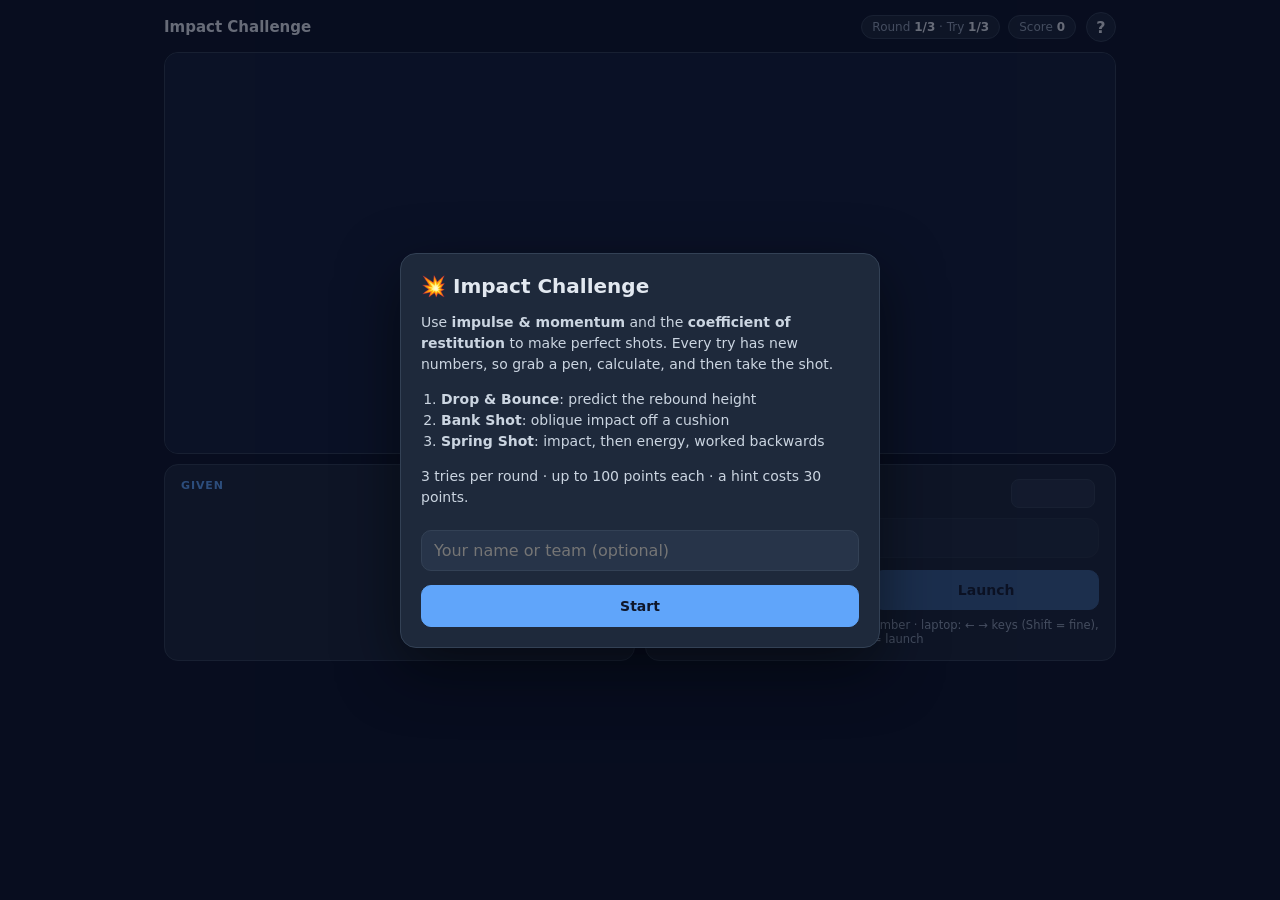
==== index.html @ 3d6702c3 "first version" ====
<!doctype html>
<html lang="en">
<head>
<meta charset="utf-8">
<meta name="viewport" content="width=device-width, initial-scale=1, maximum-scale=1, user-scalable=no">
<meta name="theme-color" content="#0f172a">
<title>Impact Challenge</title>
<style>
  :root{
    --bg:#0f172a; --card:#1e293b; --card2:#273449; --line:#334155;
    --text:#e2e8f0; --muted:#94a3b8; --blue:#60a5fa; --blue2:#93c5fd;
    --orange:#f59e0b; --orange2:#b45309; --green:#34d399; --red:#f87171;
  }
  *{box-sizing:border-box}
  html,body{margin:0;background:var(--bg);color:var(--text);
    font-family:system-ui,-apple-system,"Segoe UI",Roboto,sans-serif;-webkit-tap-highlight-color:transparent}
  .app{max-width:980px;margin:0 auto;padding:12px 14px 24px}
  header{display:flex;align-items:center;gap:10px;margin-bottom:10px}
  header h1{font-size:15px;margin:0;font-weight:700;flex:1}
  .hud{display:flex;gap:8px;font-size:12px;color:var(--muted)}
  .pill{background:var(--card);border:1px solid var(--line);border-radius:999px;padding:4px 10px}
  .pill b{color:var(--text)}
  .iconBtn{width:30px;height:30px;border-radius:50%;border:1px solid var(--line);background:var(--card);
    color:var(--text);font-weight:700;cursor:pointer}
  .card{background:var(--card);border:1px solid var(--line);border-radius:14px}
  .stage{overflow:hidden;line-height:0}
  canvas{display:block;width:100%}
  .row{display:grid;grid-template-columns:1fr 1fr;gap:10px;margin-top:10px}
  @media (max-width:680px){.row{grid-template-columns:1fr}}
  .given,.control{padding:14px 16px}
  .cardTitle{font-size:11px;letter-spacing:.08em;text-transform:uppercase;color:var(--blue);font-weight:700;margin-bottom:8px}
  .glist{display:grid;grid-template-columns:auto auto;gap:4px 14px;font-size:13.5px;justify-content:start}
  .glist span:nth-child(odd){color:var(--muted)}
  .glist span:nth-child(even){font-weight:700;font-variant-numeric:tabular-nums}
  .question{margin-top:10px;font-size:14px;line-height:1.4}
  .hintBox{margin-top:10px;font-size:13px;line-height:1.4;background:rgba(245,158,11,.1);
    border:1px solid rgba(245,158,11,.35);border-radius:10px;padding:8px 10px;color:#fcd34d}
  .ctlHead{display:flex;justify-content:space-between;align-items:center;margin-bottom:10px}
  .ctlHead label{font-weight:700;font-size:14px}
  .valWrap{display:flex;align-items:center;gap:4px;color:var(--orange);font-weight:800}
  .valWrap input{width:84px;background:var(--card2);border:1px solid var(--line);border-radius:8px;color:var(--orange);
    font:inherit;font-size:16px;text-align:right;padding:4px 8px;font-variant-numeric:tabular-nums}
  .valWrap input::-webkit-outer-spin-button,.valWrap input::-webkit-inner-spin-button{-webkit-appearance:none;margin:0}
  .valWrap input{-moz-appearance:textfield;appearance:textfield}
  .valWrap input:focus{outline:2px solid var(--orange);outline-offset:1px}
  .slider{position:relative;height:40px;border-radius:12px;background:var(--card2);border:1px solid var(--line);
    touch-action:none;cursor:pointer;user-select:none}
  .slider .fill{position:absolute;left:0;top:0;bottom:0;border-radius:11px 0 0 11px;
    background:linear-gradient(90deg,var(--orange2),var(--orange))}
  .slider .knob{position:absolute;top:50%;width:28px;height:28px;border-radius:50%;background:#fff;
    transform:translate(-50%,-50%);box-shadow:0 2px 8px rgba(0,0,0,.4)}
  .slider.disabled{opacity:.5;cursor:default}
  .ctlBtns{display:flex;gap:8px;margin-top:12px}
  button{font:inherit}
  .btn{border:1px solid var(--line);background:var(--card2);color:var(--text);border-radius:10px;
    padding:10px 14px;font-weight:700;cursor:pointer;font-size:14px}
  .btn:disabled{opacity:.45;cursor:default}
  .btn.step{width:44px;padding:10px 0;font-size:18px;line-height:1}
  .btn.primary{background:var(--blue);border-color:var(--blue);color:#0f172a;flex:1}
  .btn.hintB{color:#fcd34d}
  .small{font-size:11.5px;color:var(--muted);margin-top:8px;text-align:center}
  .overlay{position:fixed;inset:0;background:rgba(2,6,23,.55);display:none;align-items:center;justify-content:center;
    padding:16px;z-index:10}
  .overlay.show{display:flex}
  .modal{background:var(--card);border:1px solid var(--line);border-radius:16px;max-width:480px;width:100%;
    padding:20px;box-shadow:0 20px 60px rgba(0,0,0,.5);max-height:90vh;overflow:auto}
  .modal h2{margin:0 0 8px;font-size:20px}
  .modal .kicker{font-size:11px;letter-spacing:.08em;text-transform:uppercase;color:var(--blue);font-weight:700;margin-bottom:4px}
  .modal p,.modal li{font-size:14px;line-height:1.5;color:#cbd5e1}
  .modal ol,.modal ul{padding-left:20px;margin:6px 0}
  .modal .btn.primary{width:100%;margin-top:14px;padding:12px}
  .modal input.name{width:100%;margin-top:8px;background:var(--card2);border:1px solid var(--line);border-radius:10px;
    color:var(--text);padding:10px 12px;font:inherit}
  .muted{color:var(--muted)}
  .big{font-size:34px;font-weight:800;margin:4px 0}
  .good{color:var(--green)} .ok{color:var(--orange)} .bad{color:var(--red)}
  .cmp{display:grid;grid-template-columns:1fr 1fr 1fr;gap:8px;margin:10px 0}
  .cmp div{background:var(--card2);border-radius:10px;padding:8px;text-align:center}
  .cmp small{display:block;color:var(--muted);font-size:11px}
  .cmp b{font-size:16px;font-variant-numeric:tabular-nums}
  details{background:var(--card2);border-radius:10px;padding:8px 12px;margin-top:8px}
  summary{cursor:pointer;font-weight:700;font-size:14px;color:var(--blue2)}
  .math{font-size:13.5px;line-height:1.7;color:#cbd5e1;margin-top:6px}
  .math .trap{color:#fca5a5}
  table.sum{width:100%;border-collapse:collapse;font-size:14px;margin-top:8px}
  table.sum td{padding:6px 4px;border-bottom:1px solid var(--line)}
  table.sum td:last-child{text-align:right;font-weight:700}
</style>
</head>
<body>
<div class="app">
  <header>
    <h1>Impact Challenge</h1>
    <div class="hud">
      <span class="pill" id="hudRound">Round <b>–</b></span>
      <span class="pill">Score <b id="hudScore">0</b></span>
    </div>
    <button class="iconBtn" id="helpBtn" aria-label="Help">?</button>
  </header>

  <div class="card stage"><canvas id="cv"></canvas></div>

  <div class="row">
    <div class="card given">
      <div class="cardTitle" id="givenTitle">Given</div>
      <div class="glist" id="given"></div>
      <div class="question" id="question"></div>
      <div id="hintArea"></div>
    </div>
    <div class="card control">
      <div class="ctlHead">
        <label for="valInput" id="ctlLabel">Your answer</label>
        <span class="valWrap"><input id="valInput" type="number" inputmode="decimal"><span id="unit"></span></span>
      </div>
      <div class="slider" id="slider"><div class="fill"></div><div class="knob"></div></div>
      <div class="ctlBtns">
        <button class="btn step" id="minus" aria-label="Decrease">−</button>
        <button class="btn step" id="plus" aria-label="Increase">+</button>
        <button class="btn hintB" id="hintBtn">Hint −30</button>
        <button class="btn primary" id="goBtn">Launch</button>
      </div>
      <div class="small">Drag the slider, tap ± or type your number · laptop: ← → keys (Shift = fine), Enter = launch</div>
    </div>
  </div>
</div>

<div class="overlay" id="overlay"><div class="modal" id="modal"></div></div>

<script>
(() => {
const $ = id => document.getElementById(id);
const G = 9.81, ATTEMPTS = 3, HINT_COST = 30;
const cv = $('cv'), ctx = cv.getContext('2d');
let W = 600, H = 320;

/* ---------- helpers ---------- */
const rnd = (a, b) => a + Math.random() * (b - a);
const rr = (a, b, d) => +rnd(a, b).toFixed(d);
const rint = (a, b) => Math.floor(rnd(a, b + 1));
const f = (x, d = 2) => (+x).toFixed(d);
const clamp = (x, a, b) => Math.max(a, Math.min(b, x));
const DEG = Math.PI / 180;
function line(x1, y1, x2, y2) { ctx.beginPath(); ctx.moveTo(x1, y1); ctx.lineTo(x2, y2); ctx.stroke(); }
function circle(x, y, r, fill) { ctx.beginPath(); ctx.arc(x, y, r, 0, Math.PI * 2); ctx.fillStyle = fill; ctx.fill(); }
function label(t, x, y, color = '#94a3b8', align = 'left', size = 12, weight = 600) {
  ctx.fillStyle = color; ctx.textAlign = align; ctx.font = `${weight} ${size}px system-ui,sans-serif`; ctx.fillText(t, x, y);
}
function arrow(x1, y1, x2, y2, color, w = 3) {
  ctx.strokeStyle = color; ctx.fillStyle = color; ctx.lineWidth = w; line(x1, y1, x2, y2);
  const a = Math.atan2(y2 - y1, x2 - x1), s = 9;
  ctx.beginPath(); ctx.moveTo(x2, y2);
  ctx.lineTo(x2 - s * Math.cos(a - 0.45), y2 - s * Math.sin(a - 0.45));
  ctx.lineTo(x2 - s * Math.cos(a + 0.45), y2 - s * Math.sin(a + 0.45)); ctx.closePath(); ctx.fill();
}
function scoreFrom(err, tol, zero) { return err <= tol ? 100 : Math.round(100 * Math.max(0, 1 - (err - tol) / zero)); }

/* ---------- state ---------- */
const S = { round: 0, attempt: 0, scores: [[], [], []], phase: 'idle', p: null, value: 0,
  hint: false, anim: null, name: '', t: 0 };

/* =========================================================
   ROUND 1 — Drop & Bounce
   ========================================================= */
const drop = {
  title: 'Drop & Bounce', tag: 'Coefficient of restitution · direct impact',
  intro: 'A ball is dropped from rest onto a rigid floor. <b>Predict how high it bounces back.</b> Move the orange line to your prediction, then hit <b>Drop</b>.',
  go: 'Drop',
  gen(a) {
    const h = rr(1.2, 2.0, 2), e = rr(0.4, 0.9, 2), n = a === 2 ? 2 : 1;
    return { h, e, n, ans: +(h * Math.pow(e, 2 * n)).toFixed(4) };
  },
  given: p => [['Drop height h', f(p.h) + ' m'], ['Coefficient of restitution e', f(p.e)], ['Floor', 'rigid, fixed']],
  question: p => `How high does the ball rise after the <b>${p.n === 1 ? 'first' : 'second'}</b> bounce?`,
  hint: 'e relates <b>speeds</b>, not heights: e = v′/v. Use v = √(2gh) to go from height to speed and back.',
  slider: p => ({ min: 0, max: p.h, step: 0.01, dec: 2, unit: 'm', label: 'Predicted height', init: +(p.h / 2).toFixed(2) }),
  start(p) { S.anim = { y: p.h, vy: 0, b: 0, done: false, trail: [] }; },
  step(p, an, dt) {
    dt *= 0.85;
    const N = 20;
    for (let i = 0; i < N && !an.done; i++) {
      const h = dt / N;
      an.vy -= G * h; an.y += an.vy * h;
      if (an.y <= 0 && an.vy < 0) { an.y = 0; an.vy = -p.e * an.vy; an.b++; }
      if (an.b === p.n && an.vy <= 0 && an.y > 0) { an.y = p.ans; an.done = true; }
    }
    an.trail.push(an.y); if (an.trail.length > 60) an.trail.shift();
    return an.done;
  },
  draw(p, v, an) {
    const top = 22, bottom = H - 26, left = 62, maxH = 2.2, sy = (bottom - top) / maxH;
    const Y = y => bottom - y * sy, r = 11, bx = W * 0.56;
    ctx.fillStyle = '#334155'; ctx.fillRect(0, bottom, W, H - bottom);
    ctx.fillStyle = '#475569'; ctx.fillRect(0, bottom, W, 3);
    ctx.strokeStyle = '#475569'; ctx.lineWidth = 1;
    line(left, Y(0), left, Y(maxH));
    for (let i = 0; i <= 22; i++) {
      const y = Y(i / 10), major = i % 5 === 0;
      line(left - (major ? 10 : 5), y, left, y);
      if (major) label((i / 10).toFixed(1) + ' m', left - 14, y + 4, '#94a3b8', 'right', 11);
    }
    // drop height
    ctx.setLineDash([4, 5]); ctx.strokeStyle = '#64748b'; ctx.lineWidth = 1.5; line(left, Y(p.h), W - 16, Y(p.h)); ctx.setLineDash([]);
    label('h = ' + f(p.h) + ' m', W - 18, Y(p.h) - 6, '#94a3b8', 'right');
    // prediction
    ctx.strokeStyle = '#f59e0b'; ctx.lineWidth = 2.5; line(left, Y(v), W - 16, Y(v));
    label('your guess ' + f(v) + ' m', W - 18, Y(v) + 16, '#f59e0b', 'right', 12, 700);
    // actual
    if (an && an.done) {
      ctx.strokeStyle = '#34d399'; ctx.lineWidth = 2.5; line(left, Y(p.ans), W - 16, Y(p.ans));
      label('actual ' + f(p.ans, 3) + ' m', left + 8, Y(p.ans) - 6, '#34d399', 'left', 12, 700);
    }
    // trail
    if (an) an.trail.forEach((y, i) => circle(bx, Y(y) - r, r * 0.35, `rgba(147,197,253,${i / an.trail.length * 0.35})`));
    const by = an ? an.y : p.h;
    circle(bx, Y(by) - r, r, '#93c5fd'); circle(bx - 3, Y(by) - r - 3, 3.5, 'rgba(255,255,255,.7)');
  },
  result(p, v) {
    const err = Math.abs(v - p.ans), v1 = Math.sqrt(2 * G * p.h), v1p = p.e * v1, h1 = p.h * p.e * p.e;
    let m = `v (just before impact) = √(2gh) = √(2·9.81·${f(p.h)}) = <b>${f(v1)} m/s</b><br>
      v′ (just after) = e·v = ${f(p.e)}·${f(v1)} = <b>${f(v1p)} m/s</b><br>
      h₁ = v′²/(2g) = e²·h = <b>${f(h1, 3)} m</b>`;
    if (p.n === 2) m += `<br>Second bounce: h₂ = e²·h₁ = e⁴·h = <b>${f(p.ans, 3)} m</b>`;
    const trap = p.n === 1 ? p.e * p.h : p.e * p.e * p.h;
    m += `<br><span class="trap">Common trap: using ${p.n === 1 ? 'e·h' : 'e²·h'} = ${f(trap, 3)} m. e scales the speed, so the height scales with e².</span>`;
    return { score: scoreFrom(err, 0.02, 0.30), yours: f(v) + ' m', correct: f(p.ans, 3) + ' m', math: m };
  }
};

/* =========================================================
   ROUND 2 — Bank Shot (oblique impact)
   ========================================================= */
const TW = 2.0, TH = 1.0;
const bank = {
  title: 'Bank Shot', tag: 'Oblique impact · Examples 4 & 6',
  intro: 'Bank the ball <b>once off the top cushion</b> into the highlighted pocket. The cushion isn\'t perfectly elastic, so the ball does <b>not</b> leave at the same angle it came in. Set your aim angle θ, then <b>Shoot</b>.',
  go: 'Shoot',
  gen() {
    for (let k = 0; k < 500; k++) {
      const e = rr(0.5, 0.9, 2), d = rr(0.25, 0.6, 2), P = Math.random() < 0.5 ? 1.0 : 2.0, th = rnd(25, 62) * DEG;
      const D = +((d + TH / e) / Math.tan(th)).toFixed(2), x0 = +(P - D).toFixed(2);
      if (x0 < 0.12 || x0 > P - 0.15) continue;
      const ans = Math.atan((d + TH / e) / D) / DEG;
      return { e, d, P, D, x0, ans: +ans.toFixed(2) };
    }
    return { e: 0.6, d: 0.4, P: 2.0, D: 1.5, x0: 0.5, ans: +(Math.atan((0.4 + 1 / 0.6) / 1.5) / DEG).toFixed(2) };
  },
  given: p => [['Coefficient of restitution e', f(p.e)], ['Ball → top cushion, d', f(p.d) + ' m'],
    ['Table width (cushion → far rail)', f(TH) + ' m'], ['Ball → pocket (horizontal), D', f(p.D) + ' m']],
  question: () => 'At what angle θ (measured from the top cushion) should you shoot? Smooth table, neglect ball size.',
  hint: 'At the cushion, the velocity component <b>along</b> the cushion is unchanged; only the <b>normal</b> component is multiplied by e. So tan θ′ = e·tan θ.',
  slider: () => ({ min: 10, max: 80, step: 0.1, dec: 1, unit: '°', label: 'Aim angle θ', init: 45 }),
  geom() {
    const m = 34, s = Math.min((W - 2 * m) / TW, (H - 2 * m) / TH);
    return { s, ox: (W - TW * s) / 2, oy: (H - TH * s) / 2 };
  },
  landX(p, deg) { return p.x0 + (p.d + TH / p.e) / Math.tan(deg * DEG); },
  start(p, v) {
    const sp = 2.4;
    S.anim = { x: p.x0, y: p.d, vx: sp * Math.cos(v * DEG), vy: -sp * Math.sin(v * DEG), bounced: false, done: false, trail: [], sink: 0 };
  },
  step(p, an, dt) {
    if (an.done) return true;
    const N = 10;
    for (let i = 0; i < N; i++) {
      const h = dt / N;
      an.x += an.vx * h; an.y += an.vy * h;
      if (!an.bounced && an.y <= 0) { an.y = 0; an.vy = -p.e * an.vy; an.bounced = true; }
      if (an.y >= TH || an.x >= TW || an.x <= 0) {
        an.x = clamp(an.x, 0, TW); an.y = clamp(an.y, 0, TH); an.done = true; break;
      }
    }
    an.trail.push([an.x, an.y]); if (an.trail.length > 400) an.trail.shift();
    return an.done;
  },
  draw(p, v, an) {
    const { s, ox, oy } = this.geom(), X = x => ox + x * s, Y = y => oy + y * s, rail = Math.max(10, s * 0.06);
    ctx.fillStyle = '#5b3a1e'; roundRect(ox - rail, oy - rail, TW * s + 2 * rail, TH * s + 2 * rail, 12); ctx.fill();
    ctx.fillStyle = '#0e7490'; ctx.fillRect(ox, oy, TW * s, TH * s);
    ctx.fillStyle = 'rgba(255,255,255,.04)'; for (let i = 1; i < 8; i++) ctx.fillRect(X(i * TW / 8), oy, 1, TH * s);
    const pr = 0.05 * s;
    [[0, 0], [1, 0], [2, 0], [0, 1], [1, 1], [2, 1]].forEach(([x, y]) => circle(X(x), Y(y), pr, '#020617'));
    // target pocket
    const pulse = 0.5 + 0.5 * Math.sin(S.t * 5);
    ctx.strokeStyle = `rgba(245,158,11,${0.5 + 0.5 * pulse})`; ctx.lineWidth = 3;
    ctx.beginPath(); ctx.arc(X(p.P), Y(TH), pr + 5 + pulse * 3, 0, Math.PI * 2); ctx.stroke();
    label('TARGET', X(p.P) + (p.P === 2 ? -10 : 0), Y(TH) + rail + 14 > H - 2 ? Y(TH) - pr - 10 : Y(TH) + rail + 14, '#f59e0b', p.P === 2 ? 'right' : 'center', 11, 800);
    label('top cushion', X(TW / 2) + pr + 30, oy - rail / 2 + 4, '#fcd9b6', 'left', 10, 700);
    // dimensions
    ctx.setLineDash([3, 4]); ctx.strokeStyle = 'rgba(255,255,255,.35)'; ctx.lineWidth = 1;
    line(X(p.x0), Y(p.d), X(p.x0), Y(0));
    line(X(p.x0), Y(p.d), X(p.x0), Y(TH) - 14);
    line(X(p.x0), Y(TH) - 14, X(p.P), Y(TH) - 14);
    ctx.setLineDash([]);
    label('d = ' + f(p.d) + ' m', X(p.x0) - 6, Y(p.d / 2) + 4, '#e2e8f0', 'right', 11);
    label('D = ' + f(p.D) + ' m', (X(p.x0) + X(p.P)) / 2, Y(TH) - 20, '#e2e8f0', 'center', 11);
    // trail
    if (an) {
      ctx.strokeStyle = 'rgba(255,255,255,.55)'; ctx.lineWidth = 2; ctx.beginPath();
      ctx.moveTo(X(p.x0), Y(p.d)); an.trail.forEach(([x, y]) => ctx.lineTo(X(x), Y(y))); ctx.stroke();
    }
    // aim
    const bx = an ? an.x : p.x0, by = an ? an.y : p.d;
    if (!an) {
      const L = 0.45;
      ctx.setLineDash([6, 5]);
      arrow(X(p.x0), Y(p.d), X(p.x0 + L * Math.cos(v * DEG)), Y(p.d - L * Math.sin(v * DEG)), '#f59e0b', 2.5);
      ctx.setLineDash([]);
      ctx.strokeStyle = 'rgba(245,158,11,.4)'; ctx.lineWidth = 1; line(X(p.x0), Y(p.d), X(p.x0 + 0.25), Y(p.d));
      ctx.strokeStyle = '#f59e0b'; ctx.lineWidth = 1.5; ctx.beginPath(); ctx.arc(X(p.x0), Y(p.d), 0.14 * s, -v * DEG, 0); ctx.stroke();
      label('θ = ' + f(v, 1) + '°', X(p.x0 + 0.17), Y(p.d) - 5, '#f59e0b', 'left', 12, 800);
    }
    const br = Math.max(5, 0.025 * s) * (an && an.inPocket ? Math.max(0.2, 1 - an.sink) : 1);
    circle(X(bx), Y(by), br, '#f8fafc');
  },
  result(p, v) {
    const xl = this.landX(p, v), err = Math.abs(xl - p.P), tAns = Math.tan(p.ans * DEG);
    const thOut = Math.atan(p.e * tAns) / DEG;
    const mirror = Math.atan((p.d + TH) / p.D) / DEG, missM = Math.abs(this.landX(p, mirror) - p.P);
    const m = `Along the cushion: v<sub>t</sub>′ = v<sub>t</sub> (no friction)<br>
      Normal to cushion: v<sub>n</sub>′ = e·v<sub>n</sub> → tan θ′ = e·tan θ<br>
      Horizontal travel: D = d/tan θ + ${f(TH)}/(e·tan θ)<br>
      tan θ = (d + ${f(TH)}/e)/D = (${f(p.d)} + ${f(TH / p.e, 3)})/${f(p.D)} → <b>θ = ${f(p.ans, 1)}°</b><br>
      Ball leaves the cushion at θ′ = ${f(thOut, 1)}° (shallower!)<br>
      <span class="trap">Mirror trap (assume e = 1): θ = ${f(mirror, 1)}°, which misses by ${f(missM)} m.</span>`;
    return { score: scoreFrom(err, 0.05, 0.40), yours: f(v, 1) + '°', correct: f(p.ans, 1) + '°',
      extra: `Your shot landed ${f(Math.abs(xl - p.P))} m ${xl > p.P ? 'past' : 'short of'} the pocket.`, math: m, err };
  }
};

/* =========================================================
   ROUND 3 — Spring Shot (impact + energy)
   ========================================================= */
const XW = 3.0, L0 = 0.55;
const spring = {
  title: 'Spring Shot', tag: 'Impact + energy · Examples 2 & 5',
  intro: 'Block <b>A</b> slides into block <b>B</b>, which rests against an unstretched spring. Choose A\'s launch speed so the spring is compressed <b>exactly to the red line</b>. Work backwards! Then hit <b>Launch</b>.',
  go: 'Launch',
  gen() {
    for (let k = 0; k < 1000; k++) {
      const mB = rint(4, 10), e = rr(0.5, 0.9, 2), mAmax = e * mB;
      const mA = Math.round(rnd(1, mAmax) * 2) / 2; if (mA < 1 || mA > mAmax) continue;
      const kk = rint(2, 8) * 100, xs = rr(0.10, 0.30, 2);
      const vB = xs * Math.sqrt(kk / mB), vA = vB * (mA + mB) / (mA * (1 + e));
      if (vA < 1.5 || vA > 13.5) continue;
      return { mA, mB, e, k: kk, xs, vB, ans: +vA.toFixed(3) };
    }
  },
  given: p => [['Mass of A, m_A', f(p.mA, 1) + ' kg'], ['Mass of B, m_B', p.mB + ' kg'], ['Coefficient of restitution e', f(p.e)],
    ['Spring stiffness k', p.k + ' N/m'], ['Target compression x*', f(p.xs) + ' m'], ['Surface', 'smooth']],
  question: () => 'What launch speed v<sub>A</sub> makes the spring compress exactly x*?',
  hint: 'Work backwards. <b>Energy</b> (B + spring): ½m<sub>B</sub>v<sub>B</sub>² = ½kx² gives B\'s speed right after impact. Then <b>momentum + e</b> for the impact give v<sub>A</sub>.',
  slider: () => ({ min: 0, max: 15, step: 0.01, dec: 2, unit: 'm/s', label: 'Launch speed v_A', init: 5 }),
  dims(p) { return { wA: 0.18 + 0.025 * p.mA, wB: 0.2 + 0.025 * p.mB }; },
  geom() {
    const s = (W - 30) / 3.15, ground = H * 0.68;
    return { s, ox: 14, ground };
  },
  phys(p, v) {
    const vB = p.mA * v * (1 + p.e) / (p.mA + p.mB), vAp = v * (p.mA - p.e * p.mB) / (p.mA + p.mB);
    const w = Math.sqrt(p.k / p.mB);
    return { vB, vAp, w, x: vB / w };
  },
  start(p, v) {
    const ph = this.phys(p, v);
    S.anim = { u: 0, stage: v <= 0.001 ? 2 : 1, done: v <= 0.001, ph, xA: 0, xB: 0, tau: 0 };
  },
  step(p, an, dt) {
    if (an.done) return true;
    const { wA, wB } = this.dims(p), Bleft0 = XW - L0 - wB, Aright0 = 0.95, gap = Bleft0 - Aright0;
    if (an.stage === 1) {
      an.u = Math.min(1, an.u + dt / 0.9);
      an.xA = an.u * gap;
      if (an.u >= 1) { an.stage = 2; an.u = 0; }
    } else {
      an.u = Math.min(1, an.u + dt / 1.1);
      an.tau = an.u * (Math.PI / 2) / an.ph.w;
      an.xB = an.ph.vB / an.ph.w * Math.sin(an.ph.w * an.tau);
      an.xA = gap + an.ph.vAp * an.tau;
      if (an.u >= 1) { an.done = true; an.xB = an.ph.x; }
    }
    return an.done;
  },
  draw(p, v, an) {
    const { s, ox, ground } = this.geom(), X = x => ox + x * s, { wA, wB } = this.dims(p);
    ctx.fillStyle = '#334155'; ctx.fillRect(0, ground, W, H - ground);
    ctx.fillStyle = '#475569'; ctx.fillRect(0, ground, W, 3);
    // wall
    ctx.fillStyle = '#64748b'; ctx.fillRect(X(XW), ground - 0.55 * s, 0.1 * s, 0.55 * s);
    ctx.strokeStyle = '#94a3b8'; ctx.lineWidth = 1;
    for (let i = 0; i < 7; i++) line(X(XW) + 0.1 * s, ground - i * 0.08 * s, X(XW) + 0.1 * s + 8, ground - i * 0.08 * s - 8);
    const xB = an ? an.xB : 0, xA = an ? an.xA : 0;
    const Bright = XW - L0 + xB, Bleft = Bright - wB, Aright = 0.95 + xA, Aleft = Aright - wA;
    // target line
    const tx = X(XW - L0 + p.xs);
    ctx.strokeStyle = '#f87171'; ctx.lineWidth = 2; ctx.setLineDash([5, 4]); line(tx, ground - 0.5 * s, tx, ground + 10); ctx.setLineDash([]);
    label('x* = ' + f(p.xs) + ' m', tx, ground + 24, '#f87171', 'center', 11, 700);
    ctx.strokeStyle = 'rgba(148,163,184,.5)'; ctx.lineWidth = 1; line(X(XW - L0), ground + 4, X(XW - L0), ground + 12);
    // spring
    const sy = ground - wB * s * 0.5, amp = Math.min(0.06 * s, 10), n = 12, x1 = X(Bright), x2 = X(XW);
    ctx.strokeStyle = '#cbd5e1'; ctx.lineWidth = 2; ctx.beginPath(); ctx.moveTo(x1, sy);
    for (let i = 1; i < n; i++) ctx.lineTo(x1 + (x2 - x1) * i / n, sy + (i % 2 ? -amp : amp));
    ctx.lineTo(x2, sy); ctx.stroke();
    label('k = ' + p.k + ' N/m', (x1 + x2) / 2, sy - amp - 8, '#94a3b8', 'center', 11);
    // blocks
    const block = (l, w, c, t) => {
      ctx.fillStyle = c; roundRect(X(l), ground - w * s, w * s, w * s, 5); ctx.fill();
      label(t, X(l + w / 2), ground - w * s / 2 + 5, '#0f172a', 'center', Math.max(11, w * s * 0.3), 800);
    };
    block(Bleft, wB, '#93c5fd', 'B');
    block(Aleft, wA, '#f59e0b', 'A');
    label(f(p.mA, 1) + ' kg', X(Aleft + wA / 2), ground - wA * s - 6, '#fcd34d', 'center', 11);
    label(p.mB + ' kg', X(Bleft + wB / 2), ground - wB * s - 6, '#bfdbfe', 'center', 11);
    if (!an) {
      const len = clamp(v / 15, 0, 1) * 0.9 * s;
      if (len > 4) arrow(X(Aright) + 4, ground - wA * s / 2, X(Aright) + 4 + len, ground - wA * s / 2, '#f59e0b', 3);
      label('v_A = ' + f(v) + ' m/s', X(Aleft), ground - wA * s - 24, '#f59e0b', 'left', 12, 800);
    }
    if (an && an.done) {
      const ax = X(XW - L0 + an.ph.x);
      ctx.strokeStyle = '#34d399'; ctx.lineWidth = 2.5; line(ax, ground - 0.62 * s, ax, ground + 4);
      label('actual ' + f(an.ph.x, 3) + ' m', ax, ground - 0.62 * s - 6, '#34d399', 'center', 12, 800);
      label(`after impact: v_A′ = ${f(an.ph.vAp)} m/s, v_B = ${f(an.ph.vB)} m/s`, 12, 20, '#cbd5e1', 'left', 12, 600);
    }
  },
  result(p, v) {
    const ph = this.phys(p, v), err = Math.abs(ph.x - p.xs);
    const vB = p.xs * Math.sqrt(p.k / p.mB), vAp = p.ans * (p.mA - p.e * p.mB) / (p.mA + p.mB);
    const m = `<b>1 · Energy</b> (B + spring, after impact):<br>½m<sub>B</sub>v<sub>B</sub>² = ½k x*² → v<sub>B</sub> = x*√(k/m<sub>B</sub>) = <b>${f(vB, 3)} m/s</b><br>
      <b>2 · Impact</b> (A + B system):<br>Momentum: m<sub>A</sub>v<sub>A</sub> = m<sub>A</sub>v<sub>A</sub>′ + m<sub>B</sub>v<sub>B</sub><br>
      Restitution: v<sub>B</sub> − v<sub>A</sub>′ = e·v<sub>A</sub><br>
      → v<sub>B</sub> = m<sub>A</sub>(1+e)v<sub>A</sub>/(m<sub>A</sub>+m<sub>B</sub>) → <b>v<sub>A</sub> = ${f(p.ans)} m/s</b><br>
      A after impact: v<sub>A</sub>′ = ${f(vAp)} m/s (${Math.abs(vAp) < 0.005 ? 'stops' : 'bounces back'})<br>
      <span class="trap">Energy is NOT conserved during the impact (e &lt; 1). Only momentum is.</span>`;
    return { score: scoreFrom(err, 0.01, 0.10), yours: f(v) + ' m/s', correct: f(p.ans) + ' m/s',
      extra: `Spring compressed ${f(ph.x, 3)} m (target ${f(p.xs)} m).`, math: m };
  }
};

const ROUNDS = [drop, bank, spring];
function roundRect(x, y, w, h, r) {
  ctx.beginPath(); ctx.moveTo(x + r, y); ctx.arcTo(x + w, y, x + w, y + h, r); ctx.arcTo(x + w, y + h, x, y + h, r);
  ctx.arcTo(x, y + h, x, y, r); ctx.arcTo(x, y, x + w, y, r); ctx.closePath();
}

/* ---------- canvas & loop ---------- */
function resize() {
  const r = cv.parentElement.getBoundingClientRect(), dpr = window.devicePixelRatio || 1;
  W = r.width; H = clamp(W * 0.5, 250, 400);
  cv.style.height = H + 'px'; cv.width = Math.round(W * dpr); cv.height = Math.round(H * dpr);
  ctx.setTransform(dpr, 0, 0, dpr, 0, 0);
}
window.addEventListener('resize', resize);
let last = performance.now();
function loop(now) {
  requestAnimationFrame(loop);
  try { frame(now); } catch (err) { console.error(err); }
}
function frame(now) {
  const dt = Math.min(0.04, (now - last) / 1000); last = now; S.t += dt;
  const R = ROUNDS[S.round];
  if (S.phase === 'anim' && S.anim) {
    if (R.step(S.p, S.anim, dt) && !S.anim.finished) { S.anim.finished = true; setTimeout(showResult, 900); }
    if (R === bank && S.anim.done && S.anim.inPocket) S.anim.sink = Math.min(1, S.anim.sink + dt * 2);
  }
  ctx.clearRect(0, 0, W, H);
  ctx.fillStyle = '#16213a'; ctx.fillRect(0, 0, W, H);
  if (S.p) R.draw(S.p, S.value, S.phase === 'input' ? null : S.anim);
}

/* ---------- control ---------- */
const slider = $('slider'), fill = slider.querySelector('.fill'), knob = slider.querySelector('.knob'), inp = $('valInput');
let cfg = { min: 0, max: 1, step: 0.01, dec: 2 };
function setValue(v, fromInput) {
  if (!isFinite(v)) return;
  v = clamp(v, cfg.min, cfg.max); v = Math.round(v / cfg.step) * cfg.step; v = +v.toFixed(cfg.dec);
  S.value = v; const fr = (v - cfg.min) / (cfg.max - cfg.min);
  fill.style.width = fr * 100 + '%'; knob.style.left = fr * 100 + '%';
  if (!fromInput) inp.value = v.toFixed(cfg.dec);
}
let dragging = false;
function fromPointer(e) { const r = slider.getBoundingClientRect(); setValue(cfg.min + clamp((e.clientX - r.left) / r.width, 0, 1) * (cfg.max - cfg.min)); }
slider.addEventListener('pointerdown', e => { if (S.phase !== 'input') return; dragging = true; slider.setPointerCapture(e.pointerId); fromPointer(e); });
slider.addEventListener('pointermove', e => { if (dragging) fromPointer(e); });
slider.addEventListener('pointerup', () => dragging = false);
slider.addEventListener('pointercancel', () => dragging = false);
inp.addEventListener('input', () => { if (S.phase === 'input') setValue(parseFloat(inp.value), true); });
inp.addEventListener('blur', () => setValue(S.value));
function holdRepeat(btn, dir) {
  let t1, t2;
  const stop = () => { clearTimeout(t1); clearInterval(t2); };
  btn.addEventListener('pointerdown', e => {
    if (S.phase !== 'input') return; e.preventDefault();
    setValue(S.value + dir * cfg.step); let n = 0;
    t1 = setTimeout(() => { t2 = setInterval(() => { n++; setValue(S.value + dir * cfg.step * (n > 25 ? 10 : 1)); }, 50); }, 350);
  });
  ['pointerup', 'pointerleave', 'pointercancel'].forEach(ev => btn.addEventListener(ev, stop));
}
holdRepeat($('minus'), -1); holdRepeat($('plus'), 1);
document.addEventListener('keydown', e => {
  if ($('overlay').classList.contains('show')) {
    if (e.key === 'Enter') { const b = document.querySelector('#modal .btn.primary'); if (b && document.activeElement.tagName !== 'INPUT') { e.preventDefault(); b.click(); } }
    return;
  }
  if (S.phase !== 'input') return;
  if (e.key === 'Enter') { e.preventDefault(); launch(); return; }
  if (document.activeElement === inp) return;
  if (e.key === 'ArrowRight' || e.key === 'ArrowLeft') {
    e.preventDefault(); const d = e.key === 'ArrowRight' ? 1 : -1;
    setValue(S.value + d * cfg.step * (e.shiftKey ? 1 : 10));
  }
});
function setEnabled(on) {
  slider.classList.toggle('disabled', !on); inp.disabled = !on;
  ['minus', 'plus', 'goBtn'].forEach(id => $(id).disabled = !on);
  $('hintBtn').disabled = !on || S.hint;
}

/* ---------- flow ---------- */
function total() { return S.scores.flat().reduce((a, b) => a + b, 0); }
function hud() {
  $('hudRound').innerHTML = `Round <b>${S.round + 1}/3</b> · Try <b>${Math.min(S.attempt + 1, ATTEMPTS)}/${ATTEMPTS}</b>`;
  $('hudScore').textContent = total();
}
function modal(html, buttons) {
  const m = $('modal'); m.innerHTML = html;
  buttons.forEach(b => {
    const el = document.createElement('button'); el.className = 'btn ' + (b.cls || ''); el.textContent = b.label;
    el.onclick = () => { $('overlay').classList.remove('show'); b.fn && b.fn(); };
    m.appendChild(el);
  });
  $('overlay').classList.add('show');
}
function intro() {
  S.p = null; S.phase = 'idle'; setEnabled(false); hud();
  modal(`<h2>💥 Impact Challenge</h2>
    <p>Use <b>impulse &amp; momentum</b> and the <b>coefficient of restitution</b> to make perfect shots. Every try has new numbers, so grab a pen, calculate, and then take the shot.</p>
    <ol><li><b>Drop &amp; Bounce</b>: predict the rebound height</li>
    <li><b>Bank Shot</b>: oblique impact off a cushion</li>
    <li><b>Spring Shot</b>: impact, then energy, worked backwards</li></ol>
    <p class="muted">3 tries per round · up to 100 points each · a hint costs ${HINT_COST} points.</p>
    <input class="name" id="nameIn" placeholder="Your name or team (optional)" value="${S.name.replace(/"/g, '&quot;')}">`,
    [{ label: 'Start', cls: 'primary', fn: () => { S.name = ($('nameIn') || {}).value || S.name; roundIntro(); } }]);
  const ni = $('nameIn'); ni.addEventListener('input', () => S.name = ni.value);
}
function roundIntro() {
  const R = ROUNDS[S.round]; S.attempt = 0; S.p = null; S.anim = null; S.phase = 'idle'; hud();
  modal(`<div class="kicker">Round ${S.round + 1} of 3 · ${R.tag}</div><h2>${R.title}</h2><p>${R.intro}</p>`,
    [{ label: 'Let\'s go', cls: 'primary', fn: newAttempt }]);
}
function newAttempt() {
  const R = ROUNDS[S.round];
  S.p = R.gen(S.attempt); S.anim = null; S.hint = false; S.phase = 'input';
  const sc = R.slider(S.p); cfg = sc; $('ctlLabel').textContent = sc.label; $('unit').textContent = sc.unit;
  setValue(sc.init);
  $('givenTitle').textContent = `Given · ${R.title} ${S.attempt + 1}/${ATTEMPTS}`;
  $('given').innerHTML = R.given(S.p).map(([k, v]) => `<span>${k}</span><span>${v}</span>`).join('');
  $('question').innerHTML = R.question(S.p);
  $('hintArea').innerHTML = '';
  $('goBtn').textContent = R.go;
  setEnabled(true); hud();
}
$('hintBtn').onclick = () => {
  if (S.phase !== 'input' || S.hint) return;
  S.hint = true; $('hintBtn').disabled = true;
  $('hintArea').innerHTML = `<div class="hintBox">💡 ${ROUNDS[S.round].hint}</div>`;
};
function launch() {
  if (S.phase !== 'input') return;
  const R = ROUNDS[S.round]; S.phase = 'anim'; setEnabled(false);
  R.start(S.p, S.value);
  if (R === bank) S.anim.inPocket = Math.abs(bank.landX(S.p, S.value) - S.p.P) <= 0.05;
}
$('goBtn').onclick = launch;
function showResult() {
  const R = ROUNDS[S.round], res = R.result(S.p, S.value);
  let pts = res.score; if (S.hint) pts = Math.max(0, pts - HINT_COST);
  S.scores[S.round].push(pts); S.phase = 'result'; hud();
  const cls = res.score >= 90 ? 'good' : res.score >= 50 ? 'ok' : 'bad';
  const title = res.score >= 95 ? 'Bullseye! 🎯' : res.score >= 75 ? 'So close!' : res.score >= 40 ? 'In the neighbourhood' : 'Missed it';
  const lastTry = S.attempt === ATTEMPTS - 1, lastRound = S.round === ROUNDS.length - 1;
  let next = 'Next try', fn = () => { S.attempt++; newAttempt(); };
  if (lastTry && !lastRound) { next = 'Next round →'; fn = () => { S.round++; roundIntro(); }; }
  if (lastTry && lastRound) { next = 'See final score'; fn = finalScreen; }
  modal(`<div class="kicker">${R.title} · Try ${S.attempt + 1} of ${ATTEMPTS}</div>
    <h2 class="${cls}">${title}</h2>
    <div class="big ${cls}">+${pts}${S.hint ? ' <span class="muted" style="font-size:14px">(hint −' + HINT_COST + ')</span>' : ''}</div>
    <div class="cmp"><div><small>Your answer</small><b>${res.yours}</b></div><div><small>Correct</small><b>${res.correct}</b></div><div><small>Round total</small><b>${S.scores[S.round].reduce((a, b) => a + b, 0)}</b></div></div>
    ${res.extra ? `<p>${res.extra}</p>` : ''}
    <details ${res.score < 75 ? 'open' : ''}><summary>Show the math</summary><div class="math">${res.math}</div></details>`,
    [{ label: next, cls: 'primary', fn }]);
}
function finalScreen() {
  const t = total(), max = ROUNDS.length * ATTEMPTS * 100, pct = t / max;
  const rank = pct >= 0.9 ? 'Impact Master 🏆' : pct >= 0.7 ? 'Momentum Pro 🚀' : pct >= 0.45 ? 'Solid Collider 💪' : 'Keep Bouncing 🏀';
  const rows = ROUNDS.map((R, i) => `<tr><td>${R.title}</td><td>${S.scores[i].join(' + ')} = ${S.scores[i].reduce((a, b) => a + b, 0)}</td></tr>`).join('');
  S.phase = 'idle'; setEnabled(false);
  modal(`<div class="kicker">Final score${S.name ? ' · ' + S.name.replace(/</g, '&lt;') : ''}</div>
    <h2>${rank}</h2><div class="big good">${t} <span class="muted" style="font-size:16px">/ ${max}</span></div>
    <table class="sum">${rows}</table>
    <p class="muted" style="margin-top:12px">Screenshot this and show your TA!</p>`,
    [{ label: 'Play again (new numbers)', cls: 'primary', fn: () => { S.round = 0; S.attempt = 0; S.scores = [[], [], []]; intro(); } }]);
}
$('helpBtn').onclick = () => {
  const wasOpen = $('overlay').classList.contains('show'), saved = $('modal').innerHTML;
  if (wasOpen) return;
  modal(`<h2>How to play</h2>
    <ul><li>Read the <b>Given</b> values and solve on paper.</li>
    <li>Enter your answer: drag the slider, tap <b>− / +</b>, or type the number. On a laptop use ← → (Shift for fine steps).</li>
    <li>Press <b>${S.p ? ROUNDS[S.round].go : 'Launch'}</b> to see what happens. You score up to 100 points for how close you are.</li>
    <li>A hint costs ${HINT_COST} points. After each try, open <b>Show the math</b> to check your work.</li></ul>
    <p class="muted">Assumptions: g = 9.81 m/s², smooth surfaces, ball size neglected.</p>`,
    [{ label: 'Got it', cls: 'primary' }]);
};

resize(); requestAnimationFrame(loop); intro();
})();
</script>
</body>
</html>
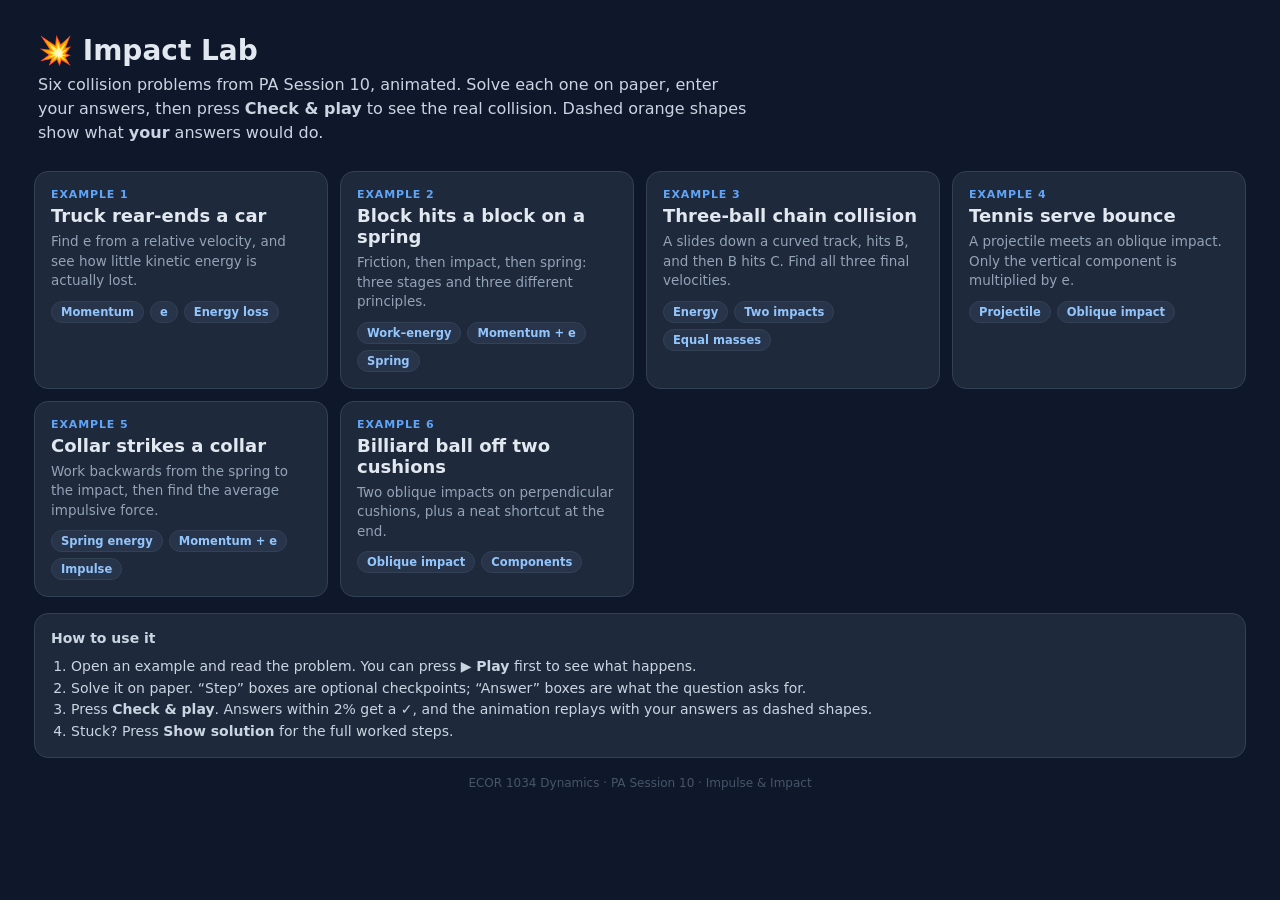
==== commit aa9f6e2a: "second version" ====
--- a/index.html
+++ b/index.html
@@ -2,618 +2,47 @@
 <html lang="en">
 <head>
 <meta charset="utf-8">
-<meta name="viewport" content="width=device-width, initial-scale=1, maximum-scale=1, user-scalable=no">
+<meta name="viewport" content="width=device-width, initial-scale=1">
 <meta name="theme-color" content="#0f172a">
-<title>Impact Challenge</title>
-<style>
-  :root{
-    --bg:#0f172a; --card:#1e293b; --card2:#273449; --line:#334155;
-    --text:#e2e8f0; --muted:#94a3b8; --blue:#60a5fa; --blue2:#93c5fd;
-    --orange:#f59e0b; --orange2:#b45309; --green:#34d399; --red:#f87171;
-  }
-  *{box-sizing:border-box}
-  html,body{margin:0;background:var(--bg);color:var(--text);
-    font-family:system-ui,-apple-system,"Segoe UI",Roboto,sans-serif;-webkit-tap-highlight-color:transparent}
-  .app{max-width:980px;margin:0 auto;padding:12px 14px 24px}
-  header{display:flex;align-items:center;gap:10px;margin-bottom:10px}
-  header h1{font-size:15px;margin:0;font-weight:700;flex:1}
-  .hud{display:flex;gap:8px;font-size:12px;color:var(--muted)}
-  .pill{background:var(--card);border:1px solid var(--line);border-radius:999px;padding:4px 10px}
-  .pill b{color:var(--text)}
-  .iconBtn{width:30px;height:30px;border-radius:50%;border:1px solid var(--line);background:var(--card);
-    color:var(--text);font-weight:700;cursor:pointer}
-  .card{background:var(--card);border:1px solid var(--line);border-radius:14px}
-  .stage{overflow:hidden;line-height:0}
-  canvas{display:block;width:100%}
-  .row{display:grid;grid-template-columns:1fr 1fr;gap:10px;margin-top:10px}
-  @media (max-width:680px){.row{grid-template-columns:1fr}}
-  .given,.control{padding:14px 16px}
-  .cardTitle{font-size:11px;letter-spacing:.08em;text-transform:uppercase;color:var(--blue);font-weight:700;margin-bottom:8px}
-  .glist{display:grid;grid-template-columns:auto auto;gap:4px 14px;font-size:13.5px;justify-content:start}
-  .glist span:nth-child(odd){color:var(--muted)}
-  .glist span:nth-child(even){font-weight:700;font-variant-numeric:tabular-nums}
-  .question{margin-top:10px;font-size:14px;line-height:1.4}
-  .hintBox{margin-top:10px;font-size:13px;line-height:1.4;background:rgba(245,158,11,.1);
-    border:1px solid rgba(245,158,11,.35);border-radius:10px;padding:8px 10px;color:#fcd34d}
-  .ctlHead{display:flex;justify-content:space-between;align-items:center;margin-bottom:10px}
-  .ctlHead label{font-weight:700;font-size:14px}
-  .valWrap{display:flex;align-items:center;gap:4px;color:var(--orange);font-weight:800}
-  .valWrap input{width:84px;background:var(--card2);border:1px solid var(--line);border-radius:8px;color:var(--orange);
-    font:inherit;font-size:16px;text-align:right;padding:4px 8px;font-variant-numeric:tabular-nums}
-  .valWrap input::-webkit-outer-spin-button,.valWrap input::-webkit-inner-spin-button{-webkit-appearance:none;margin:0}
-  .valWrap input{-moz-appearance:textfield;appearance:textfield}
-  .valWrap input:focus{outline:2px solid var(--orange);outline-offset:1px}
-  .slider{position:relative;height:40px;border-radius:12px;background:var(--card2);border:1px solid var(--line);
-    touch-action:none;cursor:pointer;user-select:none}
-  .slider .fill{position:absolute;left:0;top:0;bottom:0;border-radius:11px 0 0 11px;
-    background:linear-gradient(90deg,var(--orange2),var(--orange))}
-  .slider .knob{position:absolute;top:50%;width:28px;height:28px;border-radius:50%;background:#fff;
-    transform:translate(-50%,-50%);box-shadow:0 2px 8px rgba(0,0,0,.4)}
-  .slider.disabled{opacity:.5;cursor:default}
-  .ctlBtns{display:flex;gap:8px;margin-top:12px}
-  button{font:inherit}
-  .btn{border:1px solid var(--line);background:var(--card2);color:var(--text);border-radius:10px;
-    padding:10px 14px;font-weight:700;cursor:pointer;font-size:14px}
-  .btn:disabled{opacity:.45;cursor:default}
-  .btn.step{width:44px;padding:10px 0;font-size:18px;line-height:1}
-  .btn.primary{background:var(--blue);border-color:var(--blue);color:#0f172a;flex:1}
-  .btn.hintB{color:#fcd34d}
-  .small{font-size:11.5px;color:var(--muted);margin-top:8px;text-align:center}
-  .overlay{position:fixed;inset:0;background:rgba(2,6,23,.55);display:none;align-items:center;justify-content:center;
-    padding:16px;z-index:10}
-  .overlay.show{display:flex}
-  .modal{background:var(--card);border:1px solid var(--line);border-radius:16px;max-width:480px;width:100%;
-    padding:20px;box-shadow:0 20px 60px rgba(0,0,0,.5);max-height:90vh;overflow:auto}
-  .modal h2{margin:0 0 8px;font-size:20px}
-  .modal .kicker{font-size:11px;letter-spacing:.08em;text-transform:uppercase;color:var(--blue);font-weight:700;margin-bottom:4px}
-  .modal p,.modal li{font-size:14px;line-height:1.5;color:#cbd5e1}
-  .modal ol,.modal ul{padding-left:20px;margin:6px 0}
-  .modal .btn.primary{width:100%;margin-top:14px;padding:12px}
-  .modal input.name{width:100%;margin-top:8px;background:var(--card2);border:1px solid var(--line);border-radius:10px;
-    color:var(--text);padding:10px 12px;font:inherit}
-  .muted{color:var(--muted)}
-  .big{font-size:34px;font-weight:800;margin:4px 0}
-  .good{color:var(--green)} .ok{color:var(--orange)} .bad{color:var(--red)}
-  .cmp{display:grid;grid-template-columns:1fr 1fr 1fr;gap:8px;margin:10px 0}
-  .cmp div{background:var(--card2);border-radius:10px;padding:8px;text-align:center}
-  .cmp small{display:block;color:var(--muted);font-size:11px}
-  .cmp b{font-size:16px;font-variant-numeric:tabular-nums}
-  details{background:var(--card2);border-radius:10px;padding:8px 12px;margin-top:8px}
-  summary{cursor:pointer;font-weight:700;font-size:14px;color:var(--blue2)}
-  .math{font-size:13.5px;line-height:1.7;color:#cbd5e1;margin-top:6px}
-  .math .trap{color:#fca5a5}
-  table.sum{width:100%;border-collapse:collapse;font-size:14px;margin-top:8px}
-  table.sum td{padding:6px 4px;border-bottom:1px solid var(--line)}
-  table.sum td:last-child{text-align:right;font-weight:700}
-</style>
+<title>Impact Lab | ECOR 1034 PA Session 10</title>
+<link rel="stylesheet" href="style.css">
 </head>
 <body>
 <div class="app">
-  <header>
-    <h1>Impact Challenge</h1>
-    <div class="hud">
-      <span class="pill" id="hudRound">Round <b>–</b></span>
-      <span class="pill">Score <b id="hudScore">0</b></span>
-    </div>
-    <button class="iconBtn" id="helpBtn" aria-label="Help">?</button>
-  </header>
-
-  <div class="card stage"><canvas id="cv"></canvas></div>
-
-  <div class="row">
-    <div class="card given">
-      <div class="cardTitle" id="givenTitle">Given</div>
-      <div class="glist" id="given"></div>
-      <div class="question" id="question"></div>
-      <div id="hintArea"></div>
-    </div>
-    <div class="card control">
-      <div class="ctlHead">
-        <label for="valInput" id="ctlLabel">Your answer</label>
-        <span class="valWrap"><input id="valInput" type="number" inputmode="decimal"><span id="unit"></span></span>
-      </div>
-      <div class="slider" id="slider"><div class="fill"></div><div class="knob"></div></div>
-      <div class="ctlBtns">
-        <button class="btn step" id="minus" aria-label="Decrease">−</button>
-        <button class="btn step" id="plus" aria-label="Increase">+</button>
-        <button class="btn hintB" id="hintBtn">Hint −30</button>
-        <button class="btn primary" id="goBtn">Launch</button>
-      </div>
-      <div class="small">Drag the slider, tap ± or type your number · laptop: ← → keys (Shift = fine), Enter = launch</div>
-    </div>
+  <div class="hero">
+    <h1>💥 Impact Lab</h1>
+    <p>Six collision problems from PA Session 10, animated. Solve each one on paper, enter your answers, then press <b>Check &amp; play</b> to see the real collision. Dashed orange shapes show what <b>your</b> answers would do.</p>
   </div>
+  <div class="grid">
+    <a class="card ex" href="ex1.html"><div class="k">Example 1</div><h2>Truck rear-ends a car</h2>
+      <p>Find e from a relative velocity, and see how little kinetic energy is actually lost.</p>
+      <div class="chips"><span class="chip">Momentum</span><span class="chip">e</span><span class="chip">Energy loss</span></div></a>
+    <a class="card ex" href="ex2.html"><div class="k">Example 2</div><h2>Block hits a block on a spring</h2>
+      <p>Friction, then impact, then spring: three stages and three different principles.</p>
+      <div class="chips"><span class="chip">Work–energy</span><span class="chip">Momentum + e</span><span class="chip">Spring</span></div></a>
+    <a class="card ex" href="ex3.html"><div class="k">Example 3</div><h2>Three-ball chain collision</h2>
+      <p>A slides down a curved track, hits B, and then B hits C. Find all three final velocities.</p>
+      <div class="chips"><span class="chip">Energy</span><span class="chip">Two impacts</span><span class="chip">Equal masses</span></div></a>
+    <a class="card ex" href="ex4.html"><div class="k">Example 4</div><h2>Tennis serve bounce</h2>
+      <p>A projectile meets an oblique impact. Only the vertical component is multiplied by e.</p>
+      <div class="chips"><span class="chip">Projectile</span><span class="chip">Oblique impact</span></div></a>
+    <a class="card ex" href="ex5.html"><div class="k">Example 5</div><h2>Collar strikes a collar</h2>
+      <p>Work backwards from the spring to the impact, then find the average impulsive force.</p>
+      <div class="chips"><span class="chip">Spring energy</span><span class="chip">Momentum + e</span><span class="chip">Impulse</span></div></a>
+    <a class="card ex" href="ex6.html"><div class="k">Example 6</div><h2>Billiard ball off two cushions</h2>
+      <p>Two oblique impacts on perpendicular cushions, plus a neat shortcut at the end.</p>
+      <div class="chips"><span class="chip">Oblique impact</span><span class="chip">Components</span></div></a>
+  </div>
+  <div class="card how">
+    <b>How to use it</b>
+    <ol>
+      <li>Open an example and read the problem. You can press <b>▶ Play</b> first to see what happens.</li>
+      <li>Solve it on paper. “Step” boxes are optional checkpoints; “Answer” boxes are what the question asks for.</li>
+      <li>Press <b>Check &amp; play</b>. Answers within 2% get a ✓, and the animation replays with your answers as dashed shapes.</li>
+      <li>Stuck? Press <b>Show solution</b> for the full worked steps.</li>
+    </ol>
+  </div>
+  <p class="foot">ECOR 1034 Dynamics · PA Session 10 · Impulse &amp; Impact</p>
 </div>
-
-<div class="overlay" id="overlay"><div class="modal" id="modal"></div></div>
-
-<script>
-(() => {
-const $ = id => document.getElementById(id);
-const G = 9.81, ATTEMPTS = 3, HINT_COST = 30;
-const cv = $('cv'), ctx = cv.getContext('2d');
-let W = 600, H = 320;
-
-/* ---------- helpers ---------- */
-const rnd = (a, b) => a + Math.random() * (b - a);
-const rr = (a, b, d) => +rnd(a, b).toFixed(d);
-const rint = (a, b) => Math.floor(rnd(a, b + 1));
-const f = (x, d = 2) => (+x).toFixed(d);
-const clamp = (x, a, b) => Math.max(a, Math.min(b, x));
-const DEG = Math.PI / 180;
-function line(x1, y1, x2, y2) { ctx.beginPath(); ctx.moveTo(x1, y1); ctx.lineTo(x2, y2); ctx.stroke(); }
-function circle(x, y, r, fill) { ctx.beginPath(); ctx.arc(x, y, r, 0, Math.PI * 2); ctx.fillStyle = fill; ctx.fill(); }
-function label(t, x, y, color = '#94a3b8', align = 'left', size = 12, weight = 600) {
-  ctx.fillStyle = color; ctx.textAlign = align; ctx.font = `${weight} ${size}px system-ui,sans-serif`; ctx.fillText(t, x, y);
-}
-function arrow(x1, y1, x2, y2, color, w = 3) {
-  ctx.strokeStyle = color; ctx.fillStyle = color; ctx.lineWidth = w; line(x1, y1, x2, y2);
-  const a = Math.atan2(y2 - y1, x2 - x1), s = 9;
-  ctx.beginPath(); ctx.moveTo(x2, y2);
-  ctx.lineTo(x2 - s * Math.cos(a - 0.45), y2 - s * Math.sin(a - 0.45));
-  ctx.lineTo(x2 - s * Math.cos(a + 0.45), y2 - s * Math.sin(a + 0.45)); ctx.closePath(); ctx.fill();
-}
-function scoreFrom(err, tol, zero) { return err <= tol ? 100 : Math.round(100 * Math.max(0, 1 - (err - tol) / zero)); }
-
-/* ---------- state ---------- */
-const S = { round: 0, attempt: 0, scores: [[], [], []], phase: 'idle', p: null, value: 0,
-  hint: false, anim: null, name: '', t: 0 };
-
-/* =========================================================
-   ROUND 1 — Drop & Bounce
-   ========================================================= */
-const drop = {
-  title: 'Drop & Bounce', tag: 'Coefficient of restitution · direct impact',
-  intro: 'A ball is dropped from rest onto a rigid floor. <b>Predict how high it bounces back.</b> Move the orange line to your prediction, then hit <b>Drop</b>.',
-  go: 'Drop',
-  gen(a) {
-    const h = rr(1.2, 2.0, 2), e = rr(0.4, 0.9, 2), n = a === 2 ? 2 : 1;
-    return { h, e, n, ans: +(h * Math.pow(e, 2 * n)).toFixed(4) };
-  },
-  given: p => [['Drop height h', f(p.h) + ' m'], ['Coefficient of restitution e', f(p.e)], ['Floor', 'rigid, fixed']],
-  question: p => `How high does the ball rise after the <b>${p.n === 1 ? 'first' : 'second'}</b> bounce?`,
-  hint: 'e relates <b>speeds</b>, not heights: e = v′/v. Use v = √(2gh) to go from height to speed and back.',
-  slider: p => ({ min: 0, max: p.h, step: 0.01, dec: 2, unit: 'm', label: 'Predicted height', init: +(p.h / 2).toFixed(2) }),
-  start(p) { S.anim = { y: p.h, vy: 0, b: 0, done: false, trail: [] }; },
-  step(p, an, dt) {
-    dt *= 0.85;
-    const N = 20;
-    for (let i = 0; i < N && !an.done; i++) {
-      const h = dt / N;
-      an.vy -= G * h; an.y += an.vy * h;
-      if (an.y <= 0 && an.vy < 0) { an.y = 0; an.vy = -p.e * an.vy; an.b++; }
-      if (an.b === p.n && an.vy <= 0 && an.y > 0) { an.y = p.ans; an.done = true; }
-    }
-    an.trail.push(an.y); if (an.trail.length > 60) an.trail.shift();
-    return an.done;
-  },
-  draw(p, v, an) {
-    const top = 22, bottom = H - 26, left = 62, maxH = 2.2, sy = (bottom - top) / maxH;
-    const Y = y => bottom - y * sy, r = 11, bx = W * 0.56;
-    ctx.fillStyle = '#334155'; ctx.fillRect(0, bottom, W, H - bottom);
-    ctx.fillStyle = '#475569'; ctx.fillRect(0, bottom, W, 3);
-    ctx.strokeStyle = '#475569'; ctx.lineWidth = 1;
-    line(left, Y(0), left, Y(maxH));
-    for (let i = 0; i <= 22; i++) {
-      const y = Y(i / 10), major = i % 5 === 0;
-      line(left - (major ? 10 : 5), y, left, y);
-      if (major) label((i / 10).toFixed(1) + ' m', left - 14, y + 4, '#94a3b8', 'right', 11);
-    }
-    // drop height
-    ctx.setLineDash([4, 5]); ctx.strokeStyle = '#64748b'; ctx.lineWidth = 1.5; line(left, Y(p.h), W - 16, Y(p.h)); ctx.setLineDash([]);
-    label('h = ' + f(p.h) + ' m', W - 18, Y(p.h) - 6, '#94a3b8', 'right');
-    // prediction
-    ctx.strokeStyle = '#f59e0b'; ctx.lineWidth = 2.5; line(left, Y(v), W - 16, Y(v));
-    label('your guess ' + f(v) + ' m', W - 18, Y(v) + 16, '#f59e0b', 'right', 12, 700);
-    // actual
-    if (an && an.done) {
-      ctx.strokeStyle = '#34d399'; ctx.lineWidth = 2.5; line(left, Y(p.ans), W - 16, Y(p.ans));
-      label('actual ' + f(p.ans, 3) + ' m', left + 8, Y(p.ans) - 6, '#34d399', 'left', 12, 700);
-    }
-    // trail
-    if (an) an.trail.forEach((y, i) => circle(bx, Y(y) - r, r * 0.35, `rgba(147,197,253,${i / an.trail.length * 0.35})`));
-    const by = an ? an.y : p.h;
-    circle(bx, Y(by) - r, r, '#93c5fd'); circle(bx - 3, Y(by) - r - 3, 3.5, 'rgba(255,255,255,.7)');
-  },
-  result(p, v) {
-    const err = Math.abs(v - p.ans), v1 = Math.sqrt(2 * G * p.h), v1p = p.e * v1, h1 = p.h * p.e * p.e;
-    let m = `v (just before impact) = √(2gh) = √(2·9.81·${f(p.h)}) = <b>${f(v1)} m/s</b><br>
-      v′ (just after) = e·v = ${f(p.e)}·${f(v1)} = <b>${f(v1p)} m/s</b><br>
-      h₁ = v′²/(2g) = e²·h = <b>${f(h1, 3)} m</b>`;
-    if (p.n === 2) m += `<br>Second bounce: h₂ = e²·h₁ = e⁴·h = <b>${f(p.ans, 3)} m</b>`;
-    const trap = p.n === 1 ? p.e * p.h : p.e * p.e * p.h;
-    m += `<br><span class="trap">Common trap: using ${p.n === 1 ? 'e·h' : 'e²·h'} = ${f(trap, 3)} m. e scales the speed, so the height scales with e².</span>`;
-    return { score: scoreFrom(err, 0.02, 0.30), yours: f(v) + ' m', correct: f(p.ans, 3) + ' m', math: m };
-  }
-};
-
-/* =========================================================
-   ROUND 2 — Bank Shot (oblique impact)
-   ========================================================= */
-const TW = 2.0, TH = 1.0;
-const bank = {
-  title: 'Bank Shot', tag: 'Oblique impact · Examples 4 & 6',
-  intro: 'Bank the ball <b>once off the top cushion</b> into the highlighted pocket. The cushion isn\'t perfectly elastic, so the ball does <b>not</b> leave at the same angle it came in. Set your aim angle θ, then <b>Shoot</b>.',
-  go: 'Shoot',
-  gen() {
-    for (let k = 0; k < 500; k++) {
-      const e = rr(0.5, 0.9, 2), d = rr(0.25, 0.6, 2), P = Math.random() < 0.5 ? 1.0 : 2.0, th = rnd(25, 62) * DEG;
-      const D = +((d + TH / e) / Math.tan(th)).toFixed(2), x0 = +(P - D).toFixed(2);
-      if (x0 < 0.12 || x0 > P - 0.15) continue;
-      const ans = Math.atan((d + TH / e) / D) / DEG;
-      return { e, d, P, D, x0, ans: +ans.toFixed(2) };
-    }
-    return { e: 0.6, d: 0.4, P: 2.0, D: 1.5, x0: 0.5, ans: +(Math.atan((0.4 + 1 / 0.6) / 1.5) / DEG).toFixed(2) };
-  },
-  given: p => [['Coefficient of restitution e', f(p.e)], ['Ball → top cushion, d', f(p.d) + ' m'],
-    ['Table width (cushion → far rail)', f(TH) + ' m'], ['Ball → pocket (horizontal), D', f(p.D) + ' m']],
-  question: () => 'At what angle θ (measured from the top cushion) should you shoot? Smooth table, neglect ball size.',
-  hint: 'At the cushion, the velocity component <b>along</b> the cushion is unchanged; only the <b>normal</b> component is multiplied by e. So tan θ′ = e·tan θ.',
-  slider: () => ({ min: 10, max: 80, step: 0.1, dec: 1, unit: '°', label: 'Aim angle θ', init: 45 }),
-  geom() {
-    const m = 34, s = Math.min((W - 2 * m) / TW, (H - 2 * m) / TH);
-    return { s, ox: (W - TW * s) / 2, oy: (H - TH * s) / 2 };
-  },
-  landX(p, deg) { return p.x0 + (p.d + TH / p.e) / Math.tan(deg * DEG); },
-  start(p, v) {
-    const sp = 2.4;
-    S.anim = { x: p.x0, y: p.d, vx: sp * Math.cos(v * DEG), vy: -sp * Math.sin(v * DEG), bounced: false, done: false, trail: [], sink: 0 };
-  },
-  step(p, an, dt) {
-    if (an.done) return true;
-    const N = 10;
-    for (let i = 0; i < N; i++) {
-      const h = dt / N;
-      an.x += an.vx * h; an.y += an.vy * h;
-      if (!an.bounced && an.y <= 0) { an.y = 0; an.vy = -p.e * an.vy; an.bounced = true; }
-      if (an.y >= TH || an.x >= TW || an.x <= 0) {
-        an.x = clamp(an.x, 0, TW); an.y = clamp(an.y, 0, TH); an.done = true; break;
-      }
-    }
-    an.trail.push([an.x, an.y]); if (an.trail.length > 400) an.trail.shift();
-    return an.done;
-  },
-  draw(p, v, an) {
-    const { s, ox, oy } = this.geom(), X = x => ox + x * s, Y = y => oy + y * s, rail = Math.max(10, s * 0.06);
-    ctx.fillStyle = '#5b3a1e'; roundRect(ox - rail, oy - rail, TW * s + 2 * rail, TH * s + 2 * rail, 12); ctx.fill();
-    ctx.fillStyle = '#0e7490'; ctx.fillRect(ox, oy, TW * s, TH * s);
-    ctx.fillStyle = 'rgba(255,255,255,.04)'; for (let i = 1; i < 8; i++) ctx.fillRect(X(i * TW / 8), oy, 1, TH * s);
-    const pr = 0.05 * s;
-    [[0, 0], [1, 0], [2, 0], [0, 1], [1, 1], [2, 1]].forEach(([x, y]) => circle(X(x), Y(y), pr, '#020617'));
-    // target pocket
-    const pulse = 0.5 + 0.5 * Math.sin(S.t * 5);
-    ctx.strokeStyle = `rgba(245,158,11,${0.5 + 0.5 * pulse})`; ctx.lineWidth = 3;
-    ctx.beginPath(); ctx.arc(X(p.P), Y(TH), pr + 5 + pulse * 3, 0, Math.PI * 2); ctx.stroke();
-    label('TARGET', X(p.P) + (p.P === 2 ? -10 : 0), Y(TH) + rail + 14 > H - 2 ? Y(TH) - pr - 10 : Y(TH) + rail + 14, '#f59e0b', p.P === 2 ? 'right' : 'center', 11, 800);
-    label('top cushion', X(TW / 2) + pr + 30, oy - rail / 2 + 4, '#fcd9b6', 'left', 10, 700);
-    // dimensions
-    ctx.setLineDash([3, 4]); ctx.strokeStyle = 'rgba(255,255,255,.35)'; ctx.lineWidth = 1;
-    line(X(p.x0), Y(p.d), X(p.x0), Y(0));
-    line(X(p.x0), Y(p.d), X(p.x0), Y(TH) - 14);
-    line(X(p.x0), Y(TH) - 14, X(p.P), Y(TH) - 14);
-    ctx.setLineDash([]);
-    label('d = ' + f(p.d) + ' m', X(p.x0) - 6, Y(p.d / 2) + 4, '#e2e8f0', 'right', 11);
-    label('D = ' + f(p.D) + ' m', (X(p.x0) + X(p.P)) / 2, Y(TH) - 20, '#e2e8f0', 'center', 11);
-    // trail
-    if (an) {
-      ctx.strokeStyle = 'rgba(255,255,255,.55)'; ctx.lineWidth = 2; ctx.beginPath();
-      ctx.moveTo(X(p.x0), Y(p.d)); an.trail.forEach(([x, y]) => ctx.lineTo(X(x), Y(y))); ctx.stroke();
-    }
-    // aim
-    const bx = an ? an.x : p.x0, by = an ? an.y : p.d;
-    if (!an) {
-      const L = 0.45;
-      ctx.setLineDash([6, 5]);
-      arrow(X(p.x0), Y(p.d), X(p.x0 + L * Math.cos(v * DEG)), Y(p.d - L * Math.sin(v * DEG)), '#f59e0b', 2.5);
-      ctx.setLineDash([]);
-      ctx.strokeStyle = 'rgba(245,158,11,.4)'; ctx.lineWidth = 1; line(X(p.x0), Y(p.d), X(p.x0 + 0.25), Y(p.d));
-      ctx.strokeStyle = '#f59e0b'; ctx.lineWidth = 1.5; ctx.beginPath(); ctx.arc(X(p.x0), Y(p.d), 0.14 * s, -v * DEG, 0); ctx.stroke();
-      label('θ = ' + f(v, 1) + '°', X(p.x0 + 0.17), Y(p.d) - 5, '#f59e0b', 'left', 12, 800);
-    }
-    const br = Math.max(5, 0.025 * s) * (an && an.inPocket ? Math.max(0.2, 1 - an.sink) : 1);
-    circle(X(bx), Y(by), br, '#f8fafc');
-  },
-  result(p, v) {
-    const xl = this.landX(p, v), err = Math.abs(xl - p.P), tAns = Math.tan(p.ans * DEG);
-    const thOut = Math.atan(p.e * tAns) / DEG;
-    const mirror = Math.atan((p.d + TH) / p.D) / DEG, missM = Math.abs(this.landX(p, mirror) - p.P);
-    const m = `Along the cushion: v<sub>t</sub>′ = v<sub>t</sub> (no friction)<br>
-      Normal to cushion: v<sub>n</sub>′ = e·v<sub>n</sub> → tan θ′ = e·tan θ<br>
-      Horizontal travel: D = d/tan θ + ${f(TH)}/(e·tan θ)<br>
-      tan θ = (d + ${f(TH)}/e)/D = (${f(p.d)} + ${f(TH / p.e, 3)})/${f(p.D)} → <b>θ = ${f(p.ans, 1)}°</b><br>
-      Ball leaves the cushion at θ′ = ${f(thOut, 1)}° (shallower!)<br>
-      <span class="trap">Mirror trap (assume e = 1): θ = ${f(mirror, 1)}°, which misses by ${f(missM)} m.</span>`;
-    return { score: scoreFrom(err, 0.05, 0.40), yours: f(v, 1) + '°', correct: f(p.ans, 1) + '°',
-      extra: `Your shot landed ${f(Math.abs(xl - p.P))} m ${xl > p.P ? 'past' : 'short of'} the pocket.`, math: m, err };
-  }
-};
-
-/* =========================================================
-   ROUND 3 — Spring Shot (impact + energy)
-   ========================================================= */
-const XW = 3.0, L0 = 0.55;
-const spring = {
-  title: 'Spring Shot', tag: 'Impact + energy · Examples 2 & 5',
-  intro: 'Block <b>A</b> slides into block <b>B</b>, which rests against an unstretched spring. Choose A\'s launch speed so the spring is compressed <b>exactly to the red line</b>. Work backwards! Then hit <b>Launch</b>.',
-  go: 'Launch',
-  gen() {
-    for (let k = 0; k < 1000; k++) {
-      const mB = rint(4, 10), e = rr(0.5, 0.9, 2), mAmax = e * mB;
-      const mA = Math.round(rnd(1, mAmax) * 2) / 2; if (mA < 1 || mA > mAmax) continue;
-      const kk = rint(2, 8) * 100, xs = rr(0.10, 0.30, 2);
-      const vB = xs * Math.sqrt(kk / mB), vA = vB * (mA + mB) / (mA * (1 + e));
-      if (vA < 1.5 || vA > 13.5) continue;
-      return { mA, mB, e, k: kk, xs, vB, ans: +vA.toFixed(3) };
-    }
-  },
-  given: p => [['Mass of A, m_A', f(p.mA, 1) + ' kg'], ['Mass of B, m_B', p.mB + ' kg'], ['Coefficient of restitution e', f(p.e)],
-    ['Spring stiffness k', p.k + ' N/m'], ['Target compression x*', f(p.xs) + ' m'], ['Surface', 'smooth']],
-  question: () => 'What launch speed v<sub>A</sub> makes the spring compress exactly x*?',
-  hint: 'Work backwards. <b>Energy</b> (B + spring): ½m<sub>B</sub>v<sub>B</sub>² = ½kx² gives B\'s speed right after impact. Then <b>momentum + e</b> for the impact give v<sub>A</sub>.',
-  slider: () => ({ min: 0, max: 15, step: 0.01, dec: 2, unit: 'm/s', label: 'Launch speed v_A', init: 5 }),
-  dims(p) { return { wA: 0.18 + 0.025 * p.mA, wB: 0.2 + 0.025 * p.mB }; },
-  geom() {
-    const s = (W - 30) / 3.15, ground = H * 0.68;
-    return { s, ox: 14, ground };
-  },
-  phys(p, v) {
-    const vB = p.mA * v * (1 + p.e) / (p.mA + p.mB), vAp = v * (p.mA - p.e * p.mB) / (p.mA + p.mB);
-    const w = Math.sqrt(p.k / p.mB);
-    return { vB, vAp, w, x: vB / w };
-  },
-  start(p, v) {
-    const ph = this.phys(p, v);
-    S.anim = { u: 0, stage: v <= 0.001 ? 2 : 1, done: v <= 0.001, ph, xA: 0, xB: 0, tau: 0 };
-  },
-  step(p, an, dt) {
-    if (an.done) return true;
-    const { wA, wB } = this.dims(p), Bleft0 = XW - L0 - wB, Aright0 = 0.95, gap = Bleft0 - Aright0;
-    if (an.stage === 1) {
-      an.u = Math.min(1, an.u + dt / 0.9);
-      an.xA = an.u * gap;
-      if (an.u >= 1) { an.stage = 2; an.u = 0; }
-    } else {
-      an.u = Math.min(1, an.u + dt / 1.1);
-      an.tau = an.u * (Math.PI / 2) / an.ph.w;
-      an.xB = an.ph.vB / an.ph.w * Math.sin(an.ph.w * an.tau);
-      an.xA = gap + an.ph.vAp * an.tau;
-      if (an.u >= 1) { an.done = true; an.xB = an.ph.x; }
-    }
-    return an.done;
-  },
-  draw(p, v, an) {
-    const { s, ox, ground } = this.geom(), X = x => ox + x * s, { wA, wB } = this.dims(p);
-    ctx.fillStyle = '#334155'; ctx.fillRect(0, ground, W, H - ground);
-    ctx.fillStyle = '#475569'; ctx.fillRect(0, ground, W, 3);
-    // wall
-    ctx.fillStyle = '#64748b'; ctx.fillRect(X(XW), ground - 0.55 * s, 0.1 * s, 0.55 * s);
-    ctx.strokeStyle = '#94a3b8'; ctx.lineWidth = 1;
-    for (let i = 0; i < 7; i++) line(X(XW) + 0.1 * s, ground - i * 0.08 * s, X(XW) + 0.1 * s + 8, ground - i * 0.08 * s - 8);
-    const xB = an ? an.xB : 0, xA = an ? an.xA : 0;
-    const Bright = XW - L0 + xB, Bleft = Bright - wB, Aright = 0.95 + xA, Aleft = Aright - wA;
-    // target line
-    const tx = X(XW - L0 + p.xs);
-    ctx.strokeStyle = '#f87171'; ctx.lineWidth = 2; ctx.setLineDash([5, 4]); line(tx, ground - 0.5 * s, tx, ground + 10); ctx.setLineDash([]);
-    label('x* = ' + f(p.xs) + ' m', tx, ground + 24, '#f87171', 'center', 11, 700);
-    ctx.strokeStyle = 'rgba(148,163,184,.5)'; ctx.lineWidth = 1; line(X(XW - L0), ground + 4, X(XW - L0), ground + 12);
-    // spring
-    const sy = ground - wB * s * 0.5, amp = Math.min(0.06 * s, 10), n = 12, x1 = X(Bright), x2 = X(XW);
-    ctx.strokeStyle = '#cbd5e1'; ctx.lineWidth = 2; ctx.beginPath(); ctx.moveTo(x1, sy);
-    for (let i = 1; i < n; i++) ctx.lineTo(x1 + (x2 - x1) * i / n, sy + (i % 2 ? -amp : amp));
-    ctx.lineTo(x2, sy); ctx.stroke();
-    label('k = ' + p.k + ' N/m', (x1 + x2) / 2, sy - amp - 8, '#94a3b8', 'center', 11);
-    // blocks
-    const block = (l, w, c, t) => {
-      ctx.fillStyle = c; roundRect(X(l), ground - w * s, w * s, w * s, 5); ctx.fill();
-      label(t, X(l + w / 2), ground - w * s / 2 + 5, '#0f172a', 'center', Math.max(11, w * s * 0.3), 800);
-    };
-    block(Bleft, wB, '#93c5fd', 'B');
-    block(Aleft, wA, '#f59e0b', 'A');
-    label(f(p.mA, 1) + ' kg', X(Aleft + wA / 2), ground - wA * s - 6, '#fcd34d', 'center', 11);
-    label(p.mB + ' kg', X(Bleft + wB / 2), ground - wB * s - 6, '#bfdbfe', 'center', 11);
-    if (!an) {
-      const len = clamp(v / 15, 0, 1) * 0.9 * s;
-      if (len > 4) arrow(X(Aright) + 4, ground - wA * s / 2, X(Aright) + 4 + len, ground - wA * s / 2, '#f59e0b', 3);
-      label('v_A = ' + f(v) + ' m/s', X(Aleft), ground - wA * s - 24, '#f59e0b', 'left', 12, 800);
-    }
-    if (an && an.done) {
-      const ax = X(XW - L0 + an.ph.x);
-      ctx.strokeStyle = '#34d399'; ctx.lineWidth = 2.5; line(ax, ground - 0.62 * s, ax, ground + 4);
-      label('actual ' + f(an.ph.x, 3) + ' m', ax, ground - 0.62 * s - 6, '#34d399', 'center', 12, 800);
-      label(`after impact: v_A′ = ${f(an.ph.vAp)} m/s, v_B = ${f(an.ph.vB)} m/s`, 12, 20, '#cbd5e1', 'left', 12, 600);
-    }
-  },
-  result(p, v) {
-    const ph = this.phys(p, v), err = Math.abs(ph.x - p.xs);
-    const vB = p.xs * Math.sqrt(p.k / p.mB), vAp = p.ans * (p.mA - p.e * p.mB) / (p.mA + p.mB);
-    const m = `<b>1 · Energy</b> (B + spring, after impact):<br>½m<sub>B</sub>v<sub>B</sub>² = ½k x*² → v<sub>B</sub> = x*√(k/m<sub>B</sub>) = <b>${f(vB, 3)} m/s</b><br>
-      <b>2 · Impact</b> (A + B system):<br>Momentum: m<sub>A</sub>v<sub>A</sub> = m<sub>A</sub>v<sub>A</sub>′ + m<sub>B</sub>v<sub>B</sub><br>
-      Restitution: v<sub>B</sub> − v<sub>A</sub>′ = e·v<sub>A</sub><br>
-      → v<sub>B</sub> = m<sub>A</sub>(1+e)v<sub>A</sub>/(m<sub>A</sub>+m<sub>B</sub>) → <b>v<sub>A</sub> = ${f(p.ans)} m/s</b><br>
-      A after impact: v<sub>A</sub>′ = ${f(vAp)} m/s (${Math.abs(vAp) < 0.005 ? 'stops' : 'bounces back'})<br>
-      <span class="trap">Energy is NOT conserved during the impact (e &lt; 1). Only momentum is.</span>`;
-    return { score: scoreFrom(err, 0.01, 0.10), yours: f(v) + ' m/s', correct: f(p.ans) + ' m/s',
-      extra: `Spring compressed ${f(ph.x, 3)} m (target ${f(p.xs)} m).`, math: m };
-  }
-};
-
-const ROUNDS = [drop, bank, spring];
-function roundRect(x, y, w, h, r) {
-  ctx.beginPath(); ctx.moveTo(x + r, y); ctx.arcTo(x + w, y, x + w, y + h, r); ctx.arcTo(x + w, y + h, x, y + h, r);
-  ctx.arcTo(x, y + h, x, y, r); ctx.arcTo(x, y, x + w, y, r); ctx.closePath();
-}
-
-/* ---------- canvas & loop ---------- */
-function resize() {
-  const r = cv.parentElement.getBoundingClientRect(), dpr = window.devicePixelRatio || 1;
-  W = r.width; H = clamp(W * 0.5, 250, 400);
-  cv.style.height = H + 'px'; cv.width = Math.round(W * dpr); cv.height = Math.round(H * dpr);
-  ctx.setTransform(dpr, 0, 0, dpr, 0, 0);
-}
-window.addEventListener('resize', resize);
-let last = performance.now();
-function loop(now) {
-  requestAnimationFrame(loop);
-  try { frame(now); } catch (err) { console.error(err); }
-}
-function frame(now) {
-  const dt = Math.min(0.04, (now - last) / 1000); last = now; S.t += dt;
-  const R = ROUNDS[S.round];
-  if (S.phase === 'anim' && S.anim) {
-    if (R.step(S.p, S.anim, dt) && !S.anim.finished) { S.anim.finished = true; setTimeout(showResult, 900); }
-    if (R === bank && S.anim.done && S.anim.inPocket) S.anim.sink = Math.min(1, S.anim.sink + dt * 2);
-  }
-  ctx.clearRect(0, 0, W, H);
-  ctx.fillStyle = '#16213a'; ctx.fillRect(0, 0, W, H);
-  if (S.p) R.draw(S.p, S.value, S.phase === 'input' ? null : S.anim);
-}
-
-/* ---------- control ---------- */
-const slider = $('slider'), fill = slider.querySelector('.fill'), knob = slider.querySelector('.knob'), inp = $('valInput');
-let cfg = { min: 0, max: 1, step: 0.01, dec: 2 };
-function setValue(v, fromInput) {
-  if (!isFinite(v)) return;
-  v = clamp(v, cfg.min, cfg.max); v = Math.round(v / cfg.step) * cfg.step; v = +v.toFixed(cfg.dec);
-  S.value = v; const fr = (v - cfg.min) / (cfg.max - cfg.min);
-  fill.style.width = fr * 100 + '%'; knob.style.left = fr * 100 + '%';
-  if (!fromInput) inp.value = v.toFixed(cfg.dec);
-}
-let dragging = false;
-function fromPointer(e) { const r = slider.getBoundingClientRect(); setValue(cfg.min + clamp((e.clientX - r.left) / r.width, 0, 1) * (cfg.max - cfg.min)); }
-slider.addEventListener('pointerdown', e => { if (S.phase !== 'input') return; dragging = true; slider.setPointerCapture(e.pointerId); fromPointer(e); });
-slider.addEventListener('pointermove', e => { if (dragging) fromPointer(e); });
-slider.addEventListener('pointerup', () => dragging = false);
-slider.addEventListener('pointercancel', () => dragging = false);
-inp.addEventListener('input', () => { if (S.phase === 'input') setValue(parseFloat(inp.value), true); });
-inp.addEventListener('blur', () => setValue(S.value));
-function holdRepeat(btn, dir) {
-  let t1, t2;
-  const stop = () => { clearTimeout(t1); clearInterval(t2); };
-  btn.addEventListener('pointerdown', e => {
-    if (S.phase !== 'input') return; e.preventDefault();
-    setValue(S.value + dir * cfg.step); let n = 0;
-    t1 = setTimeout(() => { t2 = setInterval(() => { n++; setValue(S.value + dir * cfg.step * (n > 25 ? 10 : 1)); }, 50); }, 350);
-  });
-  ['pointerup', 'pointerleave', 'pointercancel'].forEach(ev => btn.addEventListener(ev, stop));
-}
-holdRepeat($('minus'), -1); holdRepeat($('plus'), 1);
-document.addEventListener('keydown', e => {
-  if ($('overlay').classList.contains('show')) {
-    if (e.key === 'Enter') { const b = document.querySelector('#modal .btn.primary'); if (b && document.activeElement.tagName !== 'INPUT') { e.preventDefault(); b.click(); } }
-    return;
-  }
-  if (S.phase !== 'input') return;
-  if (e.key === 'Enter') { e.preventDefault(); launch(); return; }
-  if (document.activeElement === inp) return;
-  if (e.key === 'ArrowRight' || e.key === 'ArrowLeft') {
-    e.preventDefault(); const d = e.key === 'ArrowRight' ? 1 : -1;
-    setValue(S.value + d * cfg.step * (e.shiftKey ? 1 : 10));
-  }
-});
-function setEnabled(on) {
-  slider.classList.toggle('disabled', !on); inp.disabled = !on;
-  ['minus', 'plus', 'goBtn'].forEach(id => $(id).disabled = !on);
-  $('hintBtn').disabled = !on || S.hint;
-}
-
-/* ---------- flow ---------- */
-function total() { return S.scores.flat().reduce((a, b) => a + b, 0); }
-function hud() {
-  $('hudRound').innerHTML = `Round <b>${S.round + 1}/3</b> · Try <b>${Math.min(S.attempt + 1, ATTEMPTS)}/${ATTEMPTS}</b>`;
-  $('hudScore').textContent = total();
-}
-function modal(html, buttons) {
-  const m = $('modal'); m.innerHTML = html;
-  buttons.forEach(b => {
-    const el = document.createElement('button'); el.className = 'btn ' + (b.cls || ''); el.textContent = b.label;
-    el.onclick = () => { $('overlay').classList.remove('show'); b.fn && b.fn(); };
-    m.appendChild(el);
-  });
-  $('overlay').classList.add('show');
-}
-function intro() {
-  S.p = null; S.phase = 'idle'; setEnabled(false); hud();
-  modal(`<h2>💥 Impact Challenge</h2>
-    <p>Use <b>impulse &amp; momentum</b> and the <b>coefficient of restitution</b> to make perfect shots. Every try has new numbers, so grab a pen, calculate, and then take the shot.</p>
-    <ol><li><b>Drop &amp; Bounce</b>: predict the rebound height</li>
-    <li><b>Bank Shot</b>: oblique impact off a cushion</li>
-    <li><b>Spring Shot</b>: impact, then energy, worked backwards</li></ol>
-    <p class="muted">3 tries per round · up to 100 points each · a hint costs ${HINT_COST} points.</p>
-    <input class="name" id="nameIn" placeholder="Your name or team (optional)" value="${S.name.replace(/"/g, '&quot;')}">`,
-    [{ label: 'Start', cls: 'primary', fn: () => { S.name = ($('nameIn') || {}).value || S.name; roundIntro(); } }]);
-  const ni = $('nameIn'); ni.addEventListener('input', () => S.name = ni.value);
-}
-function roundIntro() {
-  const R = ROUNDS[S.round]; S.attempt = 0; S.p = null; S.anim = null; S.phase = 'idle'; hud();
-  modal(`<div class="kicker">Round ${S.round + 1} of 3 · ${R.tag}</div><h2>${R.title}</h2><p>${R.intro}</p>`,
-    [{ label: 'Let\'s go', cls: 'primary', fn: newAttempt }]);
-}
-function newAttempt() {
-  const R = ROUNDS[S.round];
-  S.p = R.gen(S.attempt); S.anim = null; S.hint = false; S.phase = 'input';
-  const sc = R.slider(S.p); cfg = sc; $('ctlLabel').textContent = sc.label; $('unit').textContent = sc.unit;
-  setValue(sc.init);
-  $('givenTitle').textContent = `Given · ${R.title} ${S.attempt + 1}/${ATTEMPTS}`;
-  $('given').innerHTML = R.given(S.p).map(([k, v]) => `<span>${k}</span><span>${v}</span>`).join('');
-  $('question').innerHTML = R.question(S.p);
-  $('hintArea').innerHTML = '';
-  $('goBtn').textContent = R.go;
-  setEnabled(true); hud();
-}
-$('hintBtn').onclick = () => {
-  if (S.phase !== 'input' || S.hint) return;
-  S.hint = true; $('hintBtn').disabled = true;
-  $('hintArea').innerHTML = `<div class="hintBox">💡 ${ROUNDS[S.round].hint}</div>`;
-};
-function launch() {
-  if (S.phase !== 'input') return;
-  const R = ROUNDS[S.round]; S.phase = 'anim'; setEnabled(false);
-  R.start(S.p, S.value);
-  if (R === bank) S.anim.inPocket = Math.abs(bank.landX(S.p, S.value) - S.p.P) <= 0.05;
-}
-$('goBtn').onclick = launch;
-function showResult() {
-  const R = ROUNDS[S.round], res = R.result(S.p, S.value);
-  let pts = res.score; if (S.hint) pts = Math.max(0, pts - HINT_COST);
-  S.scores[S.round].push(pts); S.phase = 'result'; hud();
-  const cls = res.score >= 90 ? 'good' : res.score >= 50 ? 'ok' : 'bad';
-  const title = res.score >= 95 ? 'Bullseye! 🎯' : res.score >= 75 ? 'So close!' : res.score >= 40 ? 'In the neighbourhood' : 'Missed it';
-  const lastTry = S.attempt === ATTEMPTS - 1, lastRound = S.round === ROUNDS.length - 1;
-  let next = 'Next try', fn = () => { S.attempt++; newAttempt(); };
-  if (lastTry && !lastRound) { next = 'Next round →'; fn = () => { S.round++; roundIntro(); }; }
-  if (lastTry && lastRound) { next = 'See final score'; fn = finalScreen; }
-  modal(`<div class="kicker">${R.title} · Try ${S.attempt + 1} of ${ATTEMPTS}</div>
-    <h2 class="${cls}">${title}</h2>
-    <div class="big ${cls}">+${pts}${S.hint ? ' <span class="muted" style="font-size:14px">(hint −' + HINT_COST + ')</span>' : ''}</div>
-    <div class="cmp"><div><small>Your answer</small><b>${res.yours}</b></div><div><small>Correct</small><b>${res.correct}</b></div><div><small>Round total</small><b>${S.scores[S.round].reduce((a, b) => a + b, 0)}</b></div></div>
-    ${res.extra ? `<p>${res.extra}</p>` : ''}
-    <details ${res.score < 75 ? 'open' : ''}><summary>Show the math</summary><div class="math">${res.math}</div></details>`,
-    [{ label: next, cls: 'primary', fn }]);
-}
-function finalScreen() {
-  const t = total(), max = ROUNDS.length * ATTEMPTS * 100, pct = t / max;
-  const rank = pct >= 0.9 ? 'Impact Master 🏆' : pct >= 0.7 ? 'Momentum Pro 🚀' : pct >= 0.45 ? 'Solid Collider 💪' : 'Keep Bouncing 🏀';
-  const rows = ROUNDS.map((R, i) => `<tr><td>${R.title}</td><td>${S.scores[i].join(' + ')} = ${S.scores[i].reduce((a, b) => a + b, 0)}</td></tr>`).join('');
-  S.phase = 'idle'; setEnabled(false);
-  modal(`<div class="kicker">Final score${S.name ? ' · ' + S.name.replace(/</g, '&lt;') : ''}</div>
-    <h2>${rank}</h2><div class="big good">${t} <span class="muted" style="font-size:16px">/ ${max}</span></div>
-    <table class="sum">${rows}</table>
-    <p class="muted" style="margin-top:12px">Screenshot this and show your TA!</p>`,
-    [{ label: 'Play again (new numbers)', cls: 'primary', fn: () => { S.round = 0; S.attempt = 0; S.scores = [[], [], []]; intro(); } }]);
-}
-$('helpBtn').onclick = () => {
-  const wasOpen = $('overlay').classList.contains('show'), saved = $('modal').innerHTML;
-  if (wasOpen) return;
-  modal(`<h2>How to play</h2>
-    <ul><li>Read the <b>Given</b> values and solve on paper.</li>
-    <li>Enter your answer: drag the slider, tap <b>− / +</b>, or type the number. On a laptop use ← → (Shift for fine steps).</li>
-    <li>Press <b>${S.p ? ROUNDS[S.round].go : 'Launch'}</b> to see what happens. You score up to 100 points for how close you are.</li>
-    <li>A hint costs ${HINT_COST} points. After each try, open <b>Show the math</b> to check your work.</li></ul>
-    <p class="muted">Assumptions: g = 9.81 m/s², smooth surfaces, ball size neglected.</p>`,
-    [{ label: 'Got it', cls: 'primary' }]);
-};
-
-resize(); requestAnimationFrame(loop); intro();
-})();
-</script>
 </body>
 </html>
--- a/style.css
+++ b/style.css
@@ -0,0 +1,80 @@
+:root{
+  --bg:#0f172a; --card:#1e293b; --card2:#273449; --line:#334155;
+  --text:#e2e8f0; --muted:#94a3b8; --blue:#60a5fa; --blue2:#93c5fd;
+  --orange:#f59e0b; --green:#34d399; --red:#f87171;
+}
+*{box-sizing:border-box}
+html,body{margin:0;background:var(--bg);color:var(--text);
+  font-family:system-ui,-apple-system,"Segoe UI",Roboto,sans-serif;-webkit-tap-highlight-color:transparent}
+a{color:var(--blue2);text-decoration:none}
+.app{max-width:1240px;margin:0 auto;padding:12px 14px 28px}
+header{display:flex;align-items:center;gap:12px;margin-bottom:12px;flex-wrap:wrap}
+header h1{font-size:17px;margin:0;font-weight:700;flex:1;min-width:200px}
+.exn{color:var(--blue);margin-right:6px}
+.back,.pn a{font-size:13px;font-weight:600;background:var(--card);border:1px solid var(--line);border-radius:999px;padding:6px 12px}
+.pn{display:flex;gap:6px}
+.card{background:var(--card);border:1px solid var(--line);border-radius:14px}
+.pad{padding:14px 16px}
+.layout{display:grid;grid-template-columns:minmax(0,1.65fr) minmax(300px,1fr);gap:12px;align-items:start}
+@media (max-width:860px){.layout{grid-template-columns:1fr}}
+.left,.right{display:flex;flex-direction:column;gap:12px;min-width:0}
+.stage{overflow:hidden;line-height:0}
+canvas{display:block;width:100%}
+.bar{display:flex;align-items:center;gap:8px;padding:10px 12px;flex-wrap:wrap}
+.btn{font:inherit;border:1px solid var(--line);background:var(--card2);color:var(--text);border-radius:10px;
+  padding:9px 14px;font-weight:700;cursor:pointer;font-size:14px}
+.btn:disabled{opacity:.45;cursor:default}
+.btn.primary{background:var(--blue);border-color:var(--blue);color:#0f172a}
+.seg{display:flex;border:1px solid var(--line);border-radius:10px;overflow:hidden;margin-left:auto}
+.seg button{font:inherit;font-size:12.5px;font-weight:700;background:var(--card2);color:var(--muted);border:0;padding:8px 10px;cursor:pointer}
+.seg button.on{background:var(--orange);color:#0f172a}
+.seglbl{font-size:12px;color:var(--muted)}
+.opts{padding:10px 14px;font-size:13.5px;display:flex;gap:16px;flex-wrap:wrap}
+.opts label{display:flex;align-items:center;gap:8px;cursor:pointer}
+.opts input{width:18px;height:18px;accent-color:var(--orange)}
+.ttl{font-size:11px;letter-spacing:.08em;text-transform:uppercase;color:var(--blue);font-weight:800;margin-bottom:8px}
+.right p{margin:0 0 10px;font-size:14px;line-height:1.5;color:#cbd5e1}
+.glist{display:grid;grid-template-columns:auto 1fr;gap:4px 14px;font-size:13.5px}
+.glist span:nth-child(odd){color:var(--muted)}
+.glist span:nth-child(even){font-weight:700;font-variant-numeric:tabular-nums}
+.find{margin-top:10px;font-size:14px;line-height:1.45}
+.arow{display:grid;grid-template-columns:52px 1fr 96px 46px 22px;gap:8px;align-items:center;padding:7px 0;border-bottom:1px solid var(--line)}
+.arow:last-of-type{border-bottom:0}
+.tag{font-size:10px;font-weight:800;letter-spacing:.06em;text-transform:uppercase;border-radius:6px;padding:3px 0;text-align:center}
+.tag.step{background:rgba(148,163,184,.15);color:var(--muted)}
+.tag.ans{background:rgba(245,158,11,.15);color:var(--orange)}
+.alabel{font-size:13.5px;line-height:1.3}
+.arow input{width:100%;background:var(--card2);border:1px solid var(--line);border-radius:8px;color:var(--text);
+  font:inherit;font-size:15px;text-align:right;padding:6px 8px;font-variant-numeric:tabular-nums}
+.arow input:focus{outline:2px solid var(--orange);outline-offset:1px}
+.arow input.ok{border-color:var(--green)} .arow input.bad{border-color:var(--red)} .arow input.sign{border-color:var(--orange)}
+.unit{font-size:12.5px;color:var(--muted)}
+.st{font-weight:900;text-align:center}
+.st.ok{color:var(--green)} .st.bad{color:var(--red)} .st.sign{color:var(--orange)}
+.btns{display:flex;gap:8px;margin-top:12px}
+.btns .btn.primary{flex:1}
+.summary{margin-top:10px;font-size:13.5px;line-height:1.45;color:#cbd5e1}
+.summary b.ok{color:var(--green)}
+.note{font-size:12px;color:var(--muted);margin-top:8px;line-height:1.4}
+.math{font-size:14px;line-height:1.75;color:#cbd5e1}
+.math h4{margin:10px 0 2px;font-size:12px;letter-spacing:.06em;text-transform:uppercase;color:var(--blue2)}
+.math h4:first-child{margin-top:0}
+.math .res{color:var(--green);font-weight:800}
+.foot{text-align:center;color:#475569;font-size:12px;margin-top:18px}
+input[type=number]::-webkit-outer-spin-button,input[type=number]::-webkit-inner-spin-button{-webkit-appearance:none;margin:0}
+input[type=number]{-moz-appearance:textfield;appearance:textfield}
+
+/* menu */
+.hero{padding:22px 4px 8px}
+.hero h1{font-size:28px;margin:0 0 6px}
+.hero p{color:#cbd5e1;margin:0;max-width:720px;line-height:1.5}
+.grid{display:grid;grid-template-columns:repeat(auto-fill,minmax(290px,1fr));gap:12px;margin-top:18px}
+.ex{display:block;padding:16px;color:var(--text);transition:transform .12s,border-color .12s}
+.ex:hover{transform:translateY(-2px);border-color:var(--blue)}
+.ex .k{font-size:11px;letter-spacing:.08em;text-transform:uppercase;color:var(--blue);font-weight:800}
+.ex h2{font-size:18px;margin:4px 0 6px}
+.ex p{font-size:13.5px;color:var(--muted);margin:0 0 10px;line-height:1.45}
+.chips{display:flex;gap:6px;flex-wrap:wrap}
+.chip{font-size:11.5px;font-weight:700;border-radius:999px;padding:3px 9px;background:var(--card2);color:var(--blue2);border:1px solid var(--line)}
+.how{margin-top:16px;padding:14px 16px;font-size:14px;color:#cbd5e1;line-height:1.55}
+.how ol{margin:6px 0 0;padding-left:20px}
